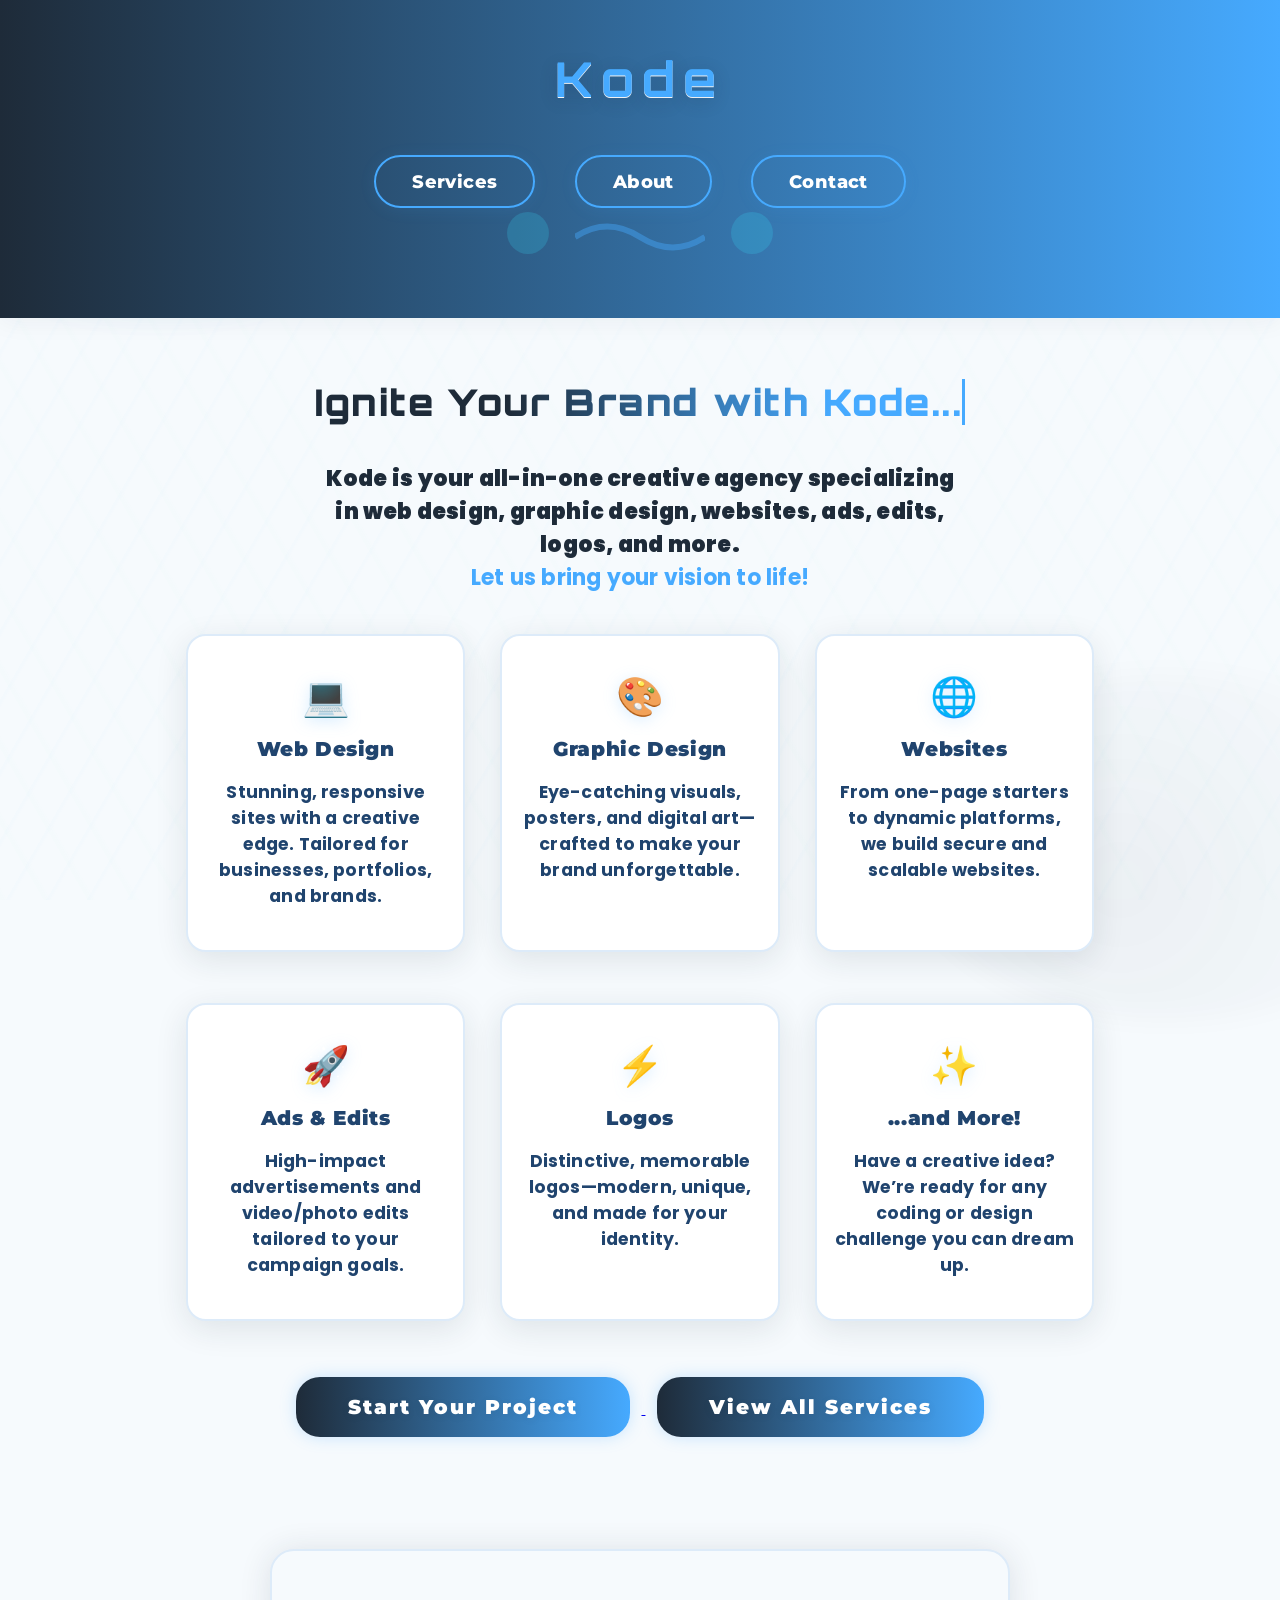
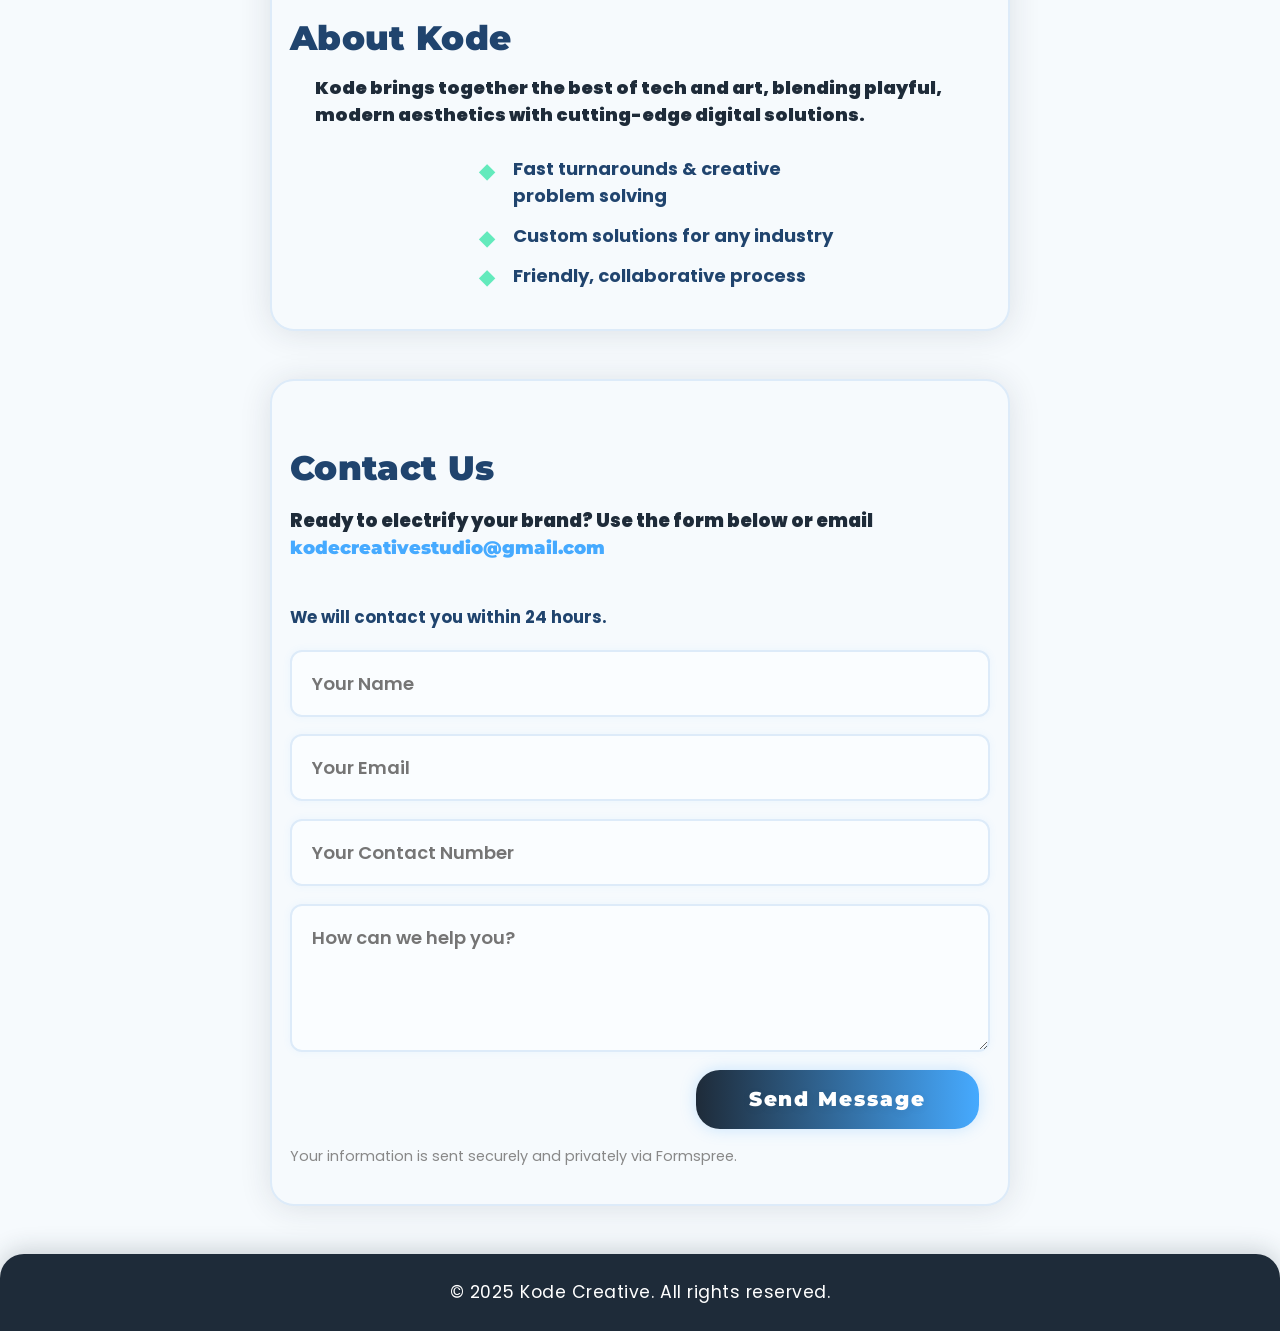
==== index.html @ a0fc37f5 "Add files via upload" ====
<!DOCTYPE html>
<html lang="en">
<head>
    <meta charset="UTF-8">
    <meta name="viewport" content="width=device-width, initial-scale=1.0">
    <title>Kode: Creative Creative Studio</title>
    <link href="https://fonts.googleapis.com/css?family=Orbitron:700|Roboto:400,700|Montserrat:700|Poppins:400,700&display=swap" rel="stylesheet">
    <style>
        :root {
            --bg-light: #f6fafd;
            --bg-dark: #1e2b39;
            --accent: #46aaff;
            --primary: #20446e;
            --secondary: #f6fafd;
            --card-bg: #fff;
            --card-shadow: 0 8px 32px 0 rgba(30,43,57,0.11);
            --border-radius: 20px;
            --gradient: linear-gradient(90deg, #f6fafd 0%, #ddebf9 100%);
            --gradient-dark: linear-gradient(90deg, #1e2b39 0%, #46aaff 100%);
            --font-dark: #162438;
            --font-light: #fff;
            --tech-green: #5be9b9;
            --tech-cyan: #36e1ff;
        }
        body {
            margin: 0;
            min-height: 100vh;
            background: var(--bg-light);
            color: var(--font-dark);
            font-family: 'Poppins', 'Roboto', Arial, sans-serif;
            overflow-x: hidden;
            position: relative;
        }
        .futuristic-bg {
            pointer-events: none;
            position: fixed;
            top: 0; left: 0; width: 100vw; height: 100vh;
            z-index: 0;
        }
        .futuristic-circuit {
            position: absolute;
            width: 100vw;
            height: 100vh;
            background:
                repeating-linear-gradient(120deg, #46aaff1a 0 2px, transparent 5px 35px),
                repeating-linear-gradient(60deg, #5be9b91a 0 2px, transparent 8px 38px);
            opacity: 0.13;
            z-index: 1;
        }
        .futuristic-shape {
            position: absolute;
            border-radius: 50%;
            background: radial-gradient(circle at 60% 40%, #46aaff55 0%, transparent 75%);
            opacity: 0.18;
            width: 620px; height: 420px;
            left: -160px; top: -90px;
            filter: blur(10px);
            animation: float1 20s ease-in-out infinite alternate;
        }
        .futuristic-shape2 {
            position: absolute;
            border-radius: 50%;
            background: radial-gradient(circle at 40% 60%, #1e2b3977 0%, transparent 85%);
            opacity: 0.10;
            width: 550px; height: 350px;
            right: -170px; bottom: -120px;
            filter: blur(14px);
            animation: float2 28s ease-in-out infinite alternate;
        }
        @keyframes float1 {
            0% { transform: scale(1) translateY(0);}
            100% { transform: scale(1.12) translateY(25px);}
        }
        @keyframes float2 {
            0% { transform: scale(1) translateY(0);}
            100% { transform: scale(1.08) translateY(-30px);}
        }

        header {
            background: var(--gradient-dark);
            color: var(--font-light);
            box-shadow: 0 4px 24px 0 rgba(30,43,57,0.05);
            text-align: center;
            padding: 3rem 0 1rem 0;
            position: relative;
            z-index: 2;
        }
        .logo {
            font-family: 'Orbitron', 'Montserrat', Arial, sans-serif;
            font-size: 3rem;
            letter-spacing: 0.19em;
            font-weight: bold;
            color: var(--accent);
            text-shadow: 0 4px 18px #16243830, 0 1px 0 #fff;
            margin-bottom: 0.3em;
            display: inline-block;
            background: none;
        }
        nav {
            margin-top: 2rem;
            display: flex;
            justify-content: center;
            gap: 2rem;
        }
        .nav-link {
            padding: 0.72em 2em;
            font-family: 'Montserrat', Arial, sans-serif;
            font-size: 1.13rem;
            color: var(--font-light);
            text-decoration: none;
            background: transparent;
            border: 2px solid var(--accent);
            border-radius: 2em;
            font-weight: 800;
            margin: 0 0.2em;
            box-shadow: 0 2px 16px 0 rgba(70,170,255,0.10);
            transition: background 0.21s, color 0.21s, border-color 0.21s, transform 0.18s;
            letter-spacing: 0.02em;
            position: relative;
            overflow: hidden;
        }
        .nav-link:hover,
        .nav-link.active {
            background: var(--accent);
            color: var(--bg-dark);
            border-color: var(--tech-green);
            transform: scale(1.07);
        }
        main {
            padding: 2.5rem 1rem 4rem 1rem;
            max-width: 950px;
            margin: 0 auto;
            text-align: center;
            position: relative;
            z-index: 1;
        }
        .typewriter {
            display: inline-block;
            font-family: 'Orbitron', Arial, sans-serif;
            font-size: 2.3rem;
            font-weight: 900;
            background: linear-gradient(90deg, #1e2b39 30%, #46aaff 80%);
            -webkit-background-clip: text;
            -webkit-text-fill-color: transparent;
            background-clip: text;
            border-right: 3px solid var(--accent);
            white-space: nowrap;
            overflow: hidden;
            animation: blink-cursor 0.7s steps(1) infinite;
            letter-spacing: 1.5px;
        }
        @keyframes blink-cursor {
            0%, 100% { border-color: var(--accent);}
            50% { border-color: transparent;}
        }
        .hero-art {
            margin: 0 auto 2.7rem auto;
            display: flex;
            align-items: center;
            justify-content: center;
            gap: 1.6rem;
        }
        .hero-circle {
            width: 42px;
            height: 42px;
            border-radius: 50%;
            background: var(--tech-cyan);
            opacity: 0.19;
        }
        .hero-wave {
            width: 130px;
            height: 42px;
            background: url('data:image/svg+xml;utf8,<svg width="130" height="42" xmlns="http://www.w3.org/2000/svg"><path d="M0,21 Q32,0 65,21 Q98,42 130,21" stroke="%2346aaff" stroke-width="6" fill="none" /></svg>') no-repeat center/contain;
            opacity: 0.42;
            margin-top: 0.5rem;
        }
        .services {
            display: flex;
            flex-wrap: wrap;
            justify-content: center;
            gap: 2.2rem;
            margin-top: 2rem;
        }
        .service-card {
            background: var(--card-bg);
            border-radius: var(--border-radius);
            box-shadow: var(--card-shadow);
            width: 240px;
            padding: 2rem 1.1rem 1.5rem 1.1rem;
            margin-bottom: 1rem;
            transition: transform 0.22s, box-shadow 0.24s, background 0.2s;
            position: relative;
            cursor: pointer;
            border: 2.5px solid #ddebf9;
        }
        .service-card:hover {
            transform: scale(1.04) rotate(-2deg);
            box-shadow: 0 8px 40px 0 #1e2b3933, 0 0px 0px 0 #fff;
            background: #f6fafd;
            border-color: var(--tech-green);
            z-index: 2;
        }
        .service-card h3 {
            font-family: 'Montserrat', Arial, sans-serif;
            font-size: 1.28rem;
            margin-bottom: 0.6rem;
            margin-top: 0.7rem;
            color: var(--primary);
            font-weight: 900;
            letter-spacing: 0.03em;
        }
        .service-card .icon {
            font-size: 2.4rem;
            margin-bottom: 0.2rem;
            display: block;
            color: var(--accent);
            filter: drop-shadow(0 3px 8px #46aaff33);
            transition: transform 0.18s;
        }
        .service-card:hover .icon {
            color: var(--tech-green);
            transform: scale(1.2) rotate(8deg);
        }
        .service-card p {
            font-size: 1.09rem;
            color: var(--primary);
            font-weight: 700;
            letter-spacing: 0.01em;
        }
        .tooltip {
            position: absolute;
            bottom: 110%;
            left: 50%; transform: translateX(-50%);
            background: var(--bg-dark);
            color: #fff;
            padding: 0.6em 1em;
            border-radius: 10px;
            box-shadow: 0 0 16px #46aaffbb;
            font-size: 0.99em;
            opacity: 0;
            pointer-events: none;
            transition: opacity 0.2s;
            z-index: 10;
            font-family: 'Poppins', Arial, sans-serif;
        }
        .service-card:hover .tooltip, .service-card:focus .tooltip {
            opacity: 1;
        }
        .cta {
            margin-top: 2.5rem;
        }
        .cta-button {
            background: var(--gradient-dark);
            color: #fff;
            border: none;
            border-radius: 24px;
            font-size: 1.22rem;
            font-family: 'Montserrat', Arial, sans-serif;
            font-weight: 900;
            padding: 1.1rem 3.3rem;
            letter-spacing: 0.1em;
            cursor: pointer;
            box-shadow: 0 0 16px #46aaff44;
            margin: 0 0.7rem;
            transition: background 0.16s, color 0.16s, transform 0.13s, box-shadow 0.15s;
            text-shadow: 0 2px 10px #1e2b3912;
        }
        .cta-button:hover {
            background: var(--tech-green);
            color: var(--bg-dark);
            box-shadow: 0 0 32px #46aaff77;
            transform: scale(1.09) rotate(-2deg);
        }
        .cta-button:active {
            transform: scale(0.97);
        }
        section {
            background: var(--secondary);
            border-radius: 24px;
            box-shadow: 0 2px 32px 0 rgba(30,43,57,0.12);
            padding: 2.4rem 1.1rem 1.4rem 1.1rem;
            max-width: 700px;
            margin: 3rem auto 0 auto;
            border: 2.5px solid #ddebf9;
        }
        section h2 {
            font-family: 'Montserrat', Arial, sans-serif;
            color: var(--primary);
            font-size: 2.1rem;
            font-weight: 900;
            margin-bottom: 1rem;
            letter-spacing: 0.01em;
        }
        .about-list {
            margin-top:1.5em; 
            color: var(--primary); 
            text-align: left; 
            max-width: 370px; 
            margin-left: auto; 
            margin-right: auto;
            font-size: 1.13rem;
            font-weight: 700;
        }
        .about-list li {
            margin-bottom: 0.8rem;
            list-style: none;
            position: relative;
            padding-left: 2.1em;
        }
        .about-list li:before {
            content: "◆";
            color: var(--tech-green);
            position: absolute;
            left: 0.2em;
            font-size: 1.1em;
            top: 0.04em;
            opacity: 0.95;
        }
        form.contact-form {
            display: flex;
            flex-direction: column;
            gap: 1.1rem;
            margin-top: 1.2rem;
        }
        .contact-form input,
        .contact-form textarea {
            padding: 1em 1.1em;
            border-radius: 12px;
            border: 2px solid #ddebf9;
            background: #fafdff;
            color: var(--primary);
            font-size: 1.13rem;
            font-family: 'Poppins', Arial, sans-serif;
            font-weight: 600;
            resize: vertical;
            box-shadow: 0 0 8px #46aaff11;
            outline: none;
            transition: border-color 0.2s;
        }
        .contact-form input:focus,
        .contact-form textarea:focus {
            border-color: var(--accent);
            background: #f6fafd;
        }
        .contact-form button {
            align-self: flex-end;
        }
        .success-message {
            color: var(--tech-green);
            margin-top: 1rem;
            font-weight: bold;
            text-shadow: 0 0 8px #7cc4fa;
            display: none;
        }
        a.decorative-link {
            color: var(--accent);
            text-decoration: none;
            font-family: 'Montserrat', Arial, sans-serif;
            font-weight: 900;
            position: relative;
            transition: color 0.2s;
        }
        a.decorative-link:after {
            content: '';
            display: block;
            height: 4px;
            width: 0;
            background: var(--gradient-dark);
            border-radius: 2px;
            transition: width 0.34s;
            margin: 0 auto;
            margin-top: 2px;
        }
        a.decorative-link:hover, a.decorative-link:focus {
            color: var(--primary);
        }
        a.decorative-link:hover:after, a.decorative-link:focus:after {
            width: 100%;
        }
        footer {
            background: var(--bg-dark);
            color: #fff;
            text-align: center;
            padding: 1.6rem 0;
            font-size: 1.09rem;
            letter-spacing: 0.03em;
            margin-top: 3rem;
            border-top-left-radius: 24px;
            border-top-right-radius: 24px;
            box-shadow: 0 -4px 24px 0 #1e2b3933;
            position: relative;
            z-index: 2;
        }
        @media (max-width: 1000px) {
            main { max-width: 98vw; }
            .services { gap: 1.2rem; }
        }
        @media (max-width: 700px) {
            .services {
                flex-direction: column;
                align-items: center;
            }
            .service-card {
                width: 98%;
            }
            section {
                padding: 1.2rem 0.5rem 0.9rem 0.5rem;
            }
            nav {
                flex-direction: column;
                gap: 1rem;
            }
            .hero-art { display: none; }
            .logo { font-size: 2.1rem; }
        }
    </style>
</head>
<body>
    <div class="futuristic-bg" aria-hidden="true">
        <div class="futuristic-circuit"></div>
        <div class="futuristic-shape"></div>
        <div class="futuristic-shape2"></div>
    </div>
    <header>
        <div class="logo" onclick="window.scrollTo({top:0,behavior:'smooth'});">Kode</div>
        <nav>
            <a href="#services" class="nav-link" id="nav-services">Services</a>
            <a href="#about" class="nav-link" id="nav-about">About</a>
            <a href="#contact" class="nav-link" id="nav-contact">Contact</a>
        </nav>
        <div class="hero-art">
            <div class="hero-circle"></div>
            <div class="hero-wave"></div>
            <div class="hero-circle"></div>
        </div>
    </header>
    <main>
        <h1>
            <span class="typewriter" id="typewriter"></span>
        </h1>
        <p style="font-size: 1.37rem; max-width: 640px; margin: 1.5rem auto 2.5rem auto; color: #1e2b39; font-weight: 900; letter-spacing: 0.01em;">
            Kode is your all-in-one creative agency specializing in web design, graphic design, websites, ads, edits, logos, and more.<br>
            <span style="color:var(--accent); font-weight: bold;">Let us bring your vision to life!</span>
        </p>
        <div class="services" id="services">
            <div class="service-card" tabindex="0">
                <span class="icon">💻</span>
                <div class="tooltip">See our stylish & modern web designs!</div>
                <h3>Web Design</h3>
                <p>Stunning, responsive sites with a creative edge. Tailored for businesses, portfolios, and brands.</p>
            </div>
            <div class="service-card" tabindex="0">
                <span class="icon">🎨</span>
                <div class="tooltip">Ask us about custom artwork!</div>
                <h3>Graphic Design</h3>
                <p>Eye-catching visuals, posters, and digital art—crafted to make your brand unforgettable.</p>
            </div>
            <div class="service-card" tabindex="0">
                <span class="icon">🌐</span>
                <div class="tooltip">Need a website fast? Challenge us!</div>
                <h3>Websites</h3>
                <p>From one-page starters to dynamic platforms, we build secure and scalable websites.</p>
            </div>
            <div class="service-card" tabindex="0">
                <span class="icon">🚀</span>
                <div class="tooltip">Get ads and edits that pop!</div>
                <h3>Ads & Edits</h3>
                <p>High-impact advertisements and video/photo edits tailored to your campaign goals.</p>
            </div>
            <div class="service-card" tabindex="0">
                <span class="icon">⚡</span>
                <div class="tooltip">We design logos that glow!</div>
                <h3>Logos</h3>
                <p>Distinctive, memorable logos—modern, unique, and made for your identity.</p>
            </div>
            <div class="service-card" tabindex="0">
                <span class="icon">✨</span>
                <div class="tooltip">Pitch us your wildest idea!</div>
                <h3>...and More!</h3>
                <p>Have a creative idea? We’re ready for any coding or design challenge you can dream up.</p>
            </div>
        </div>
        <div class="cta">
            <a href="#contact">
                <button class="cta-button">Start Your Project</button>
            </a>
            <button class="cta-button" onclick="scrollToServices()">View All Services</button>
        </div>
    </main>
    <section id="about">
        <h2>About Kode</h2>
        <p style="color: #1e2b39; margin: 0.5rem auto 0; max-width: 650px; font-size: 1.13rem; font-weight: 900;">
           Kode brings together the best of tech and art, blending playful, modern aesthetics with cutting-edge digital solutions.
        </p>
        <ul class="about-list">
            <li>Fast turnarounds & creative problem solving</li>
            <li>Custom solutions for any industry</li>
            <li>Friendly, collaborative process</li>
        </ul>
    </section>
    <section id="contact">
    <h2>Contact Us</h2>
    <p style="color: #1e2b39; font-size: 1.15rem; font-weight: 900;">
        Ready to electrify your brand? Use the form below or email 
<a href="mailto:kodecreativestudio@gmail.com" class="decorative-link">kodecreativestudio@gmail.com</a><br>
    </p>
    <p style="color: #20446e; font-size: 1.04rem; font-weight: 700; margin-top: -0.4em;">
        We will contact you within 24 hours.
    </p>
    <form class="contact-form" action="https://formspree.io/f/mwpbqnoq" method="POST">
        <input type="text" name="name" placeholder="Your Name" required autocomplete="off">
        <input type="email" name="email" placeholder="Your Email" required autocomplete="off">
        <input type="tel" name="phone" placeholder="Your Contact Number" pattern="[\d\s\-\+\(\)]*" autocomplete="off">
        <textarea name="message" placeholder="How can we help you?" rows="4" required></textarea>
        <button type="submit" class="cta-button">Send Message</button>
    </form>
    <p style="color:#888; font-size:0.9rem; margin-top:1.2em;">Your information is sent securely and privately via Formspree.</p>
</section>
    <footer>
        &copy; 2025 Kode Creative. All rights reserved.
    </footer>
    <script>
        // Typewriter effect
        const words = [
            "Ignite Your Brand with Kode...",
            "Web Design. Graphic Design. Websites. Edits. Logos.",
            "Creativity Meets Code.",
            "Bring Your Vision To Life!"
        ];
        let twElem = document.getElementById("typewriter");
        let wordIndex = 0, charIndex = 0, isDeleting = false;

        function typeWriter() {
            let word = words[wordIndex];
            if (isDeleting) {
                charIndex--;
            } else {
                charIndex++;
            }
            twElem.textContent = word.substring(0, charIndex);

            let typeSpeed = isDeleting ? 35 : 75;
            if (!isDeleting && charIndex === word.length) {
                typeSpeed = 1200;
                isDeleting = true;
            } else if (isDeleting && charIndex === 0) {
                isDeleting = false;
                wordIndex = (wordIndex + 1) % words.length;
                typeSpeed = 470;
            }
            setTimeout(typeWriter, typeSpeed);
        }
        typeWriter();

        // Scroll to services
        function scrollToServices() {
            document.getElementById('services').scrollIntoView({behavior: 'smooth'});
        }

        // Interactive tooltips with keyboard support
        document.querySelectorAll('.service-card').forEach(card => {
            card.addEventListener('focus', () => {
                card.querySelector('.tooltip').style.opacity = 1;
            });
            card.addEventListener('blur', () => {
                card.querySelector('.tooltip').style.opacity = 0;
            });
        });

        // Decorative nav link active state on scroll
        const navLinks = [
            { id: "nav-services", section: "services" },
            { id: "nav-about", section: "about" },
            { id: "nav-contact", section: "contact" }
        ];
        const navOffset = 120;
        window.addEventListener('scroll', () => {
            let current = "";
            navLinks.forEach(link => {
                const section = document.getElementById(link.section);
                if (section) {
                    const sectionTop = section.offsetTop - navOffset;
                    if (pageYOffset >= sectionTop) current = link.id;
                }
            });
            navLinks.forEach(link => {
                const navEl = document.getElementById(link.id);
                if (navEl) navEl.classList.toggle('active', link.id === current);
            });
        });
    </script>
</body>
</html>
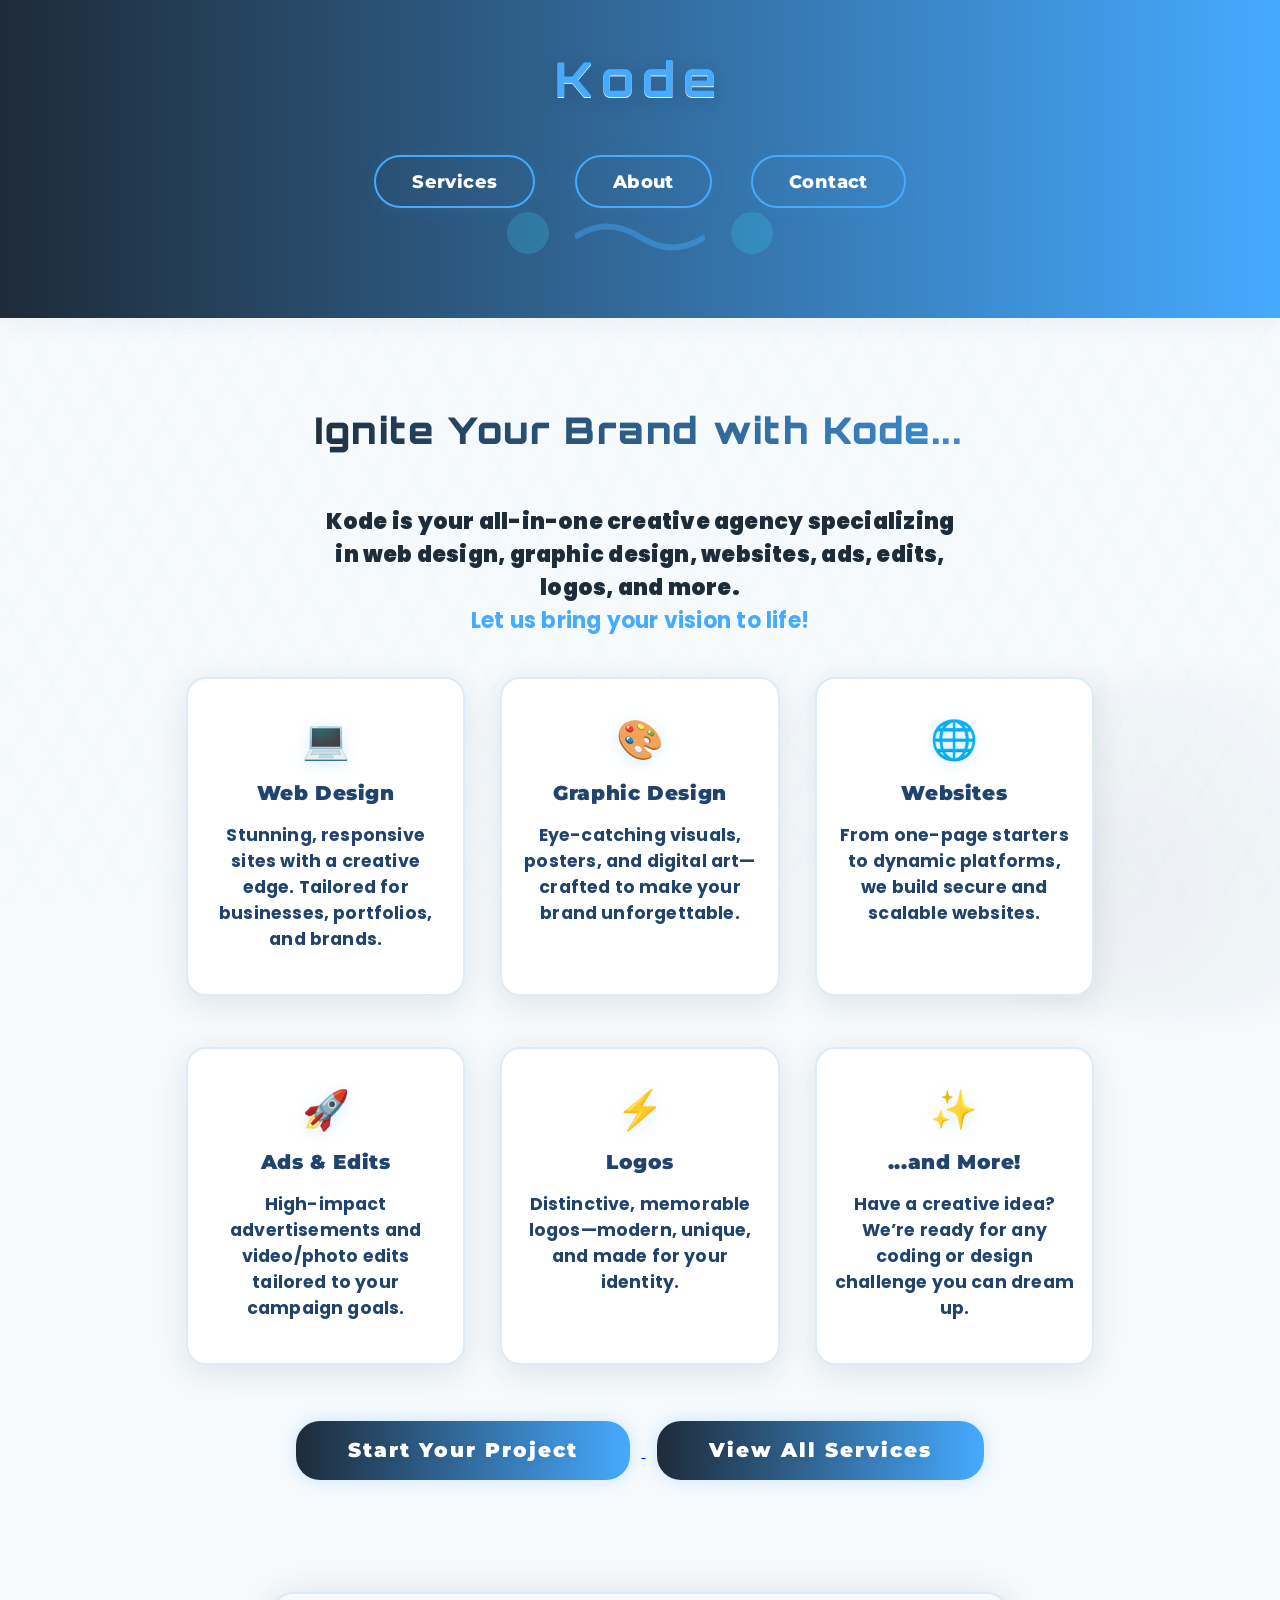
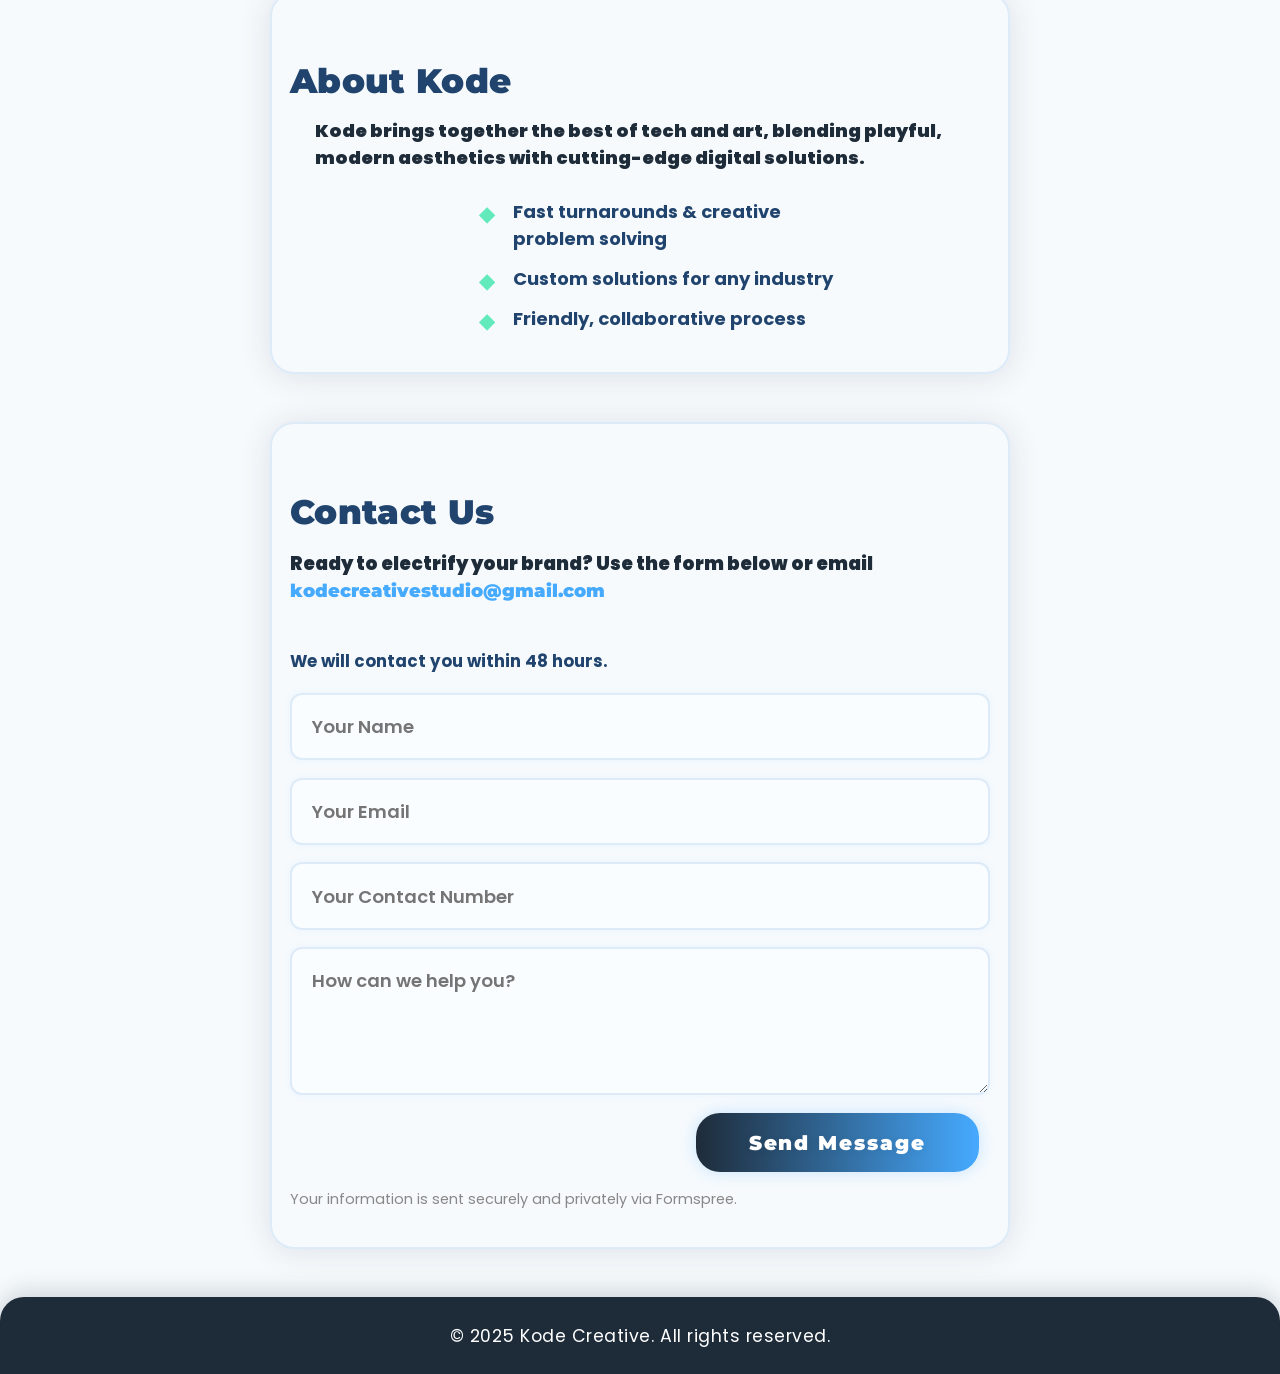
==== commit 3d41d953: "index.html" ====
--- a/index.html
+++ b/index.html
@@ -134,6 +134,15 @@
             position: relative;
             z-index: 1;
         }
+        /* Typewriter wrapper to fix height */
+        .typewriter-wrapper {
+            display: flex;
+            justify-content: center;
+            align-items: center;
+            min-height: 3.2em;
+            height: 3.2em; /* enough for all lines */
+            margin-bottom: 0.3em;
+        }
         .typewriter {
             display: inline-block;
             font-family: 'Orbitron', Arial, sans-serif;
@@ -148,6 +157,8 @@
             overflow: hidden;
             animation: blink-cursor 0.7s steps(1) infinite;
             letter-spacing: 1.5px;
+            min-width: 25em; /* set to the max length needed, adjust as needed */
+            box-sizing: border-box;
         }
         @keyframes blink-cursor {
             0%, 100% { border-color: var(--accent);}
@@ -412,6 +423,8 @@
             }
             .hero-art { display: none; }
             .logo { font-size: 2.1rem; }
+            .typewriter-wrapper { min-height: 2.2em; height: 2.2em; }
+            .typewriter { font-size: 1.3rem; min-width: 17em; }
         }
     </style>
 </head>
@@ -436,7 +449,9 @@
     </header>
     <main>
         <h1>
-            <span class="typewriter" id="typewriter"></span>
+            <div class="typewriter-wrapper">
+                <span class="typewriter" id="typewriter"></span>
+            </div>
         </h1>
         <p style="font-size: 1.37rem; max-width: 640px; margin: 1.5rem auto 2.5rem auto; color: #1e2b39; font-weight: 900; letter-spacing: 0.01em;">
             Kode is your all-in-one creative agency specializing in web design, graphic design, websites, ads, edits, logos, and more.<br>
@@ -502,10 +517,10 @@
     <h2>Contact Us</h2>
     <p style="color: #1e2b39; font-size: 1.15rem; font-weight: 900;">
         Ready to electrify your brand? Use the form below or email 
-<a href="mailto:kodecreativestudio@gmail.com" class="decorative-link">kodecreativestudio@gmail.com</a><br>
+        <a href="mailto:kodecreativestudio@gmail.com" class="decorative-link">kodecreativestudio@gmail.com</a><br>
     </p>
     <p style="color: #20446e; font-size: 1.04rem; font-weight: 700; margin-top: -0.4em;">
-        We will contact you within 24 hours.
+        We will contact you within 48 hours.
     </p>
     <form class="contact-form" action="https://formspree.io/f/mwpbqnoq" method="POST">
         <input type="text" name="name" placeholder="Your Name" required autocomplete="off">
@@ -529,6 +544,20 @@
         ];
         let twElem = document.getElementById("typewriter");
         let wordIndex = 0, charIndex = 0, isDeleting = false;
+
+        // Calculate the longest word for min-width
+        function getLongestWord(words) {
+            let max = '';
+            for (let w of words) if (w.length > max.length) max = w;
+            return max;
+        }
+        // Set min-width for typewriter based on longest word (improves box stability)
+        document.addEventListener("DOMContentLoaded", function () {
+            const longest = getLongestWord(words);
+            if (twElem) {
+                twElem.style.minWidth = (longest.length * 1.15) + "ch";
+            }
+        });
 
         function typeWriter() {
             let word = words[wordIndex];
@@ -590,4 +619,4 @@
         });
     </script>
 </body>
-</html>+</html>
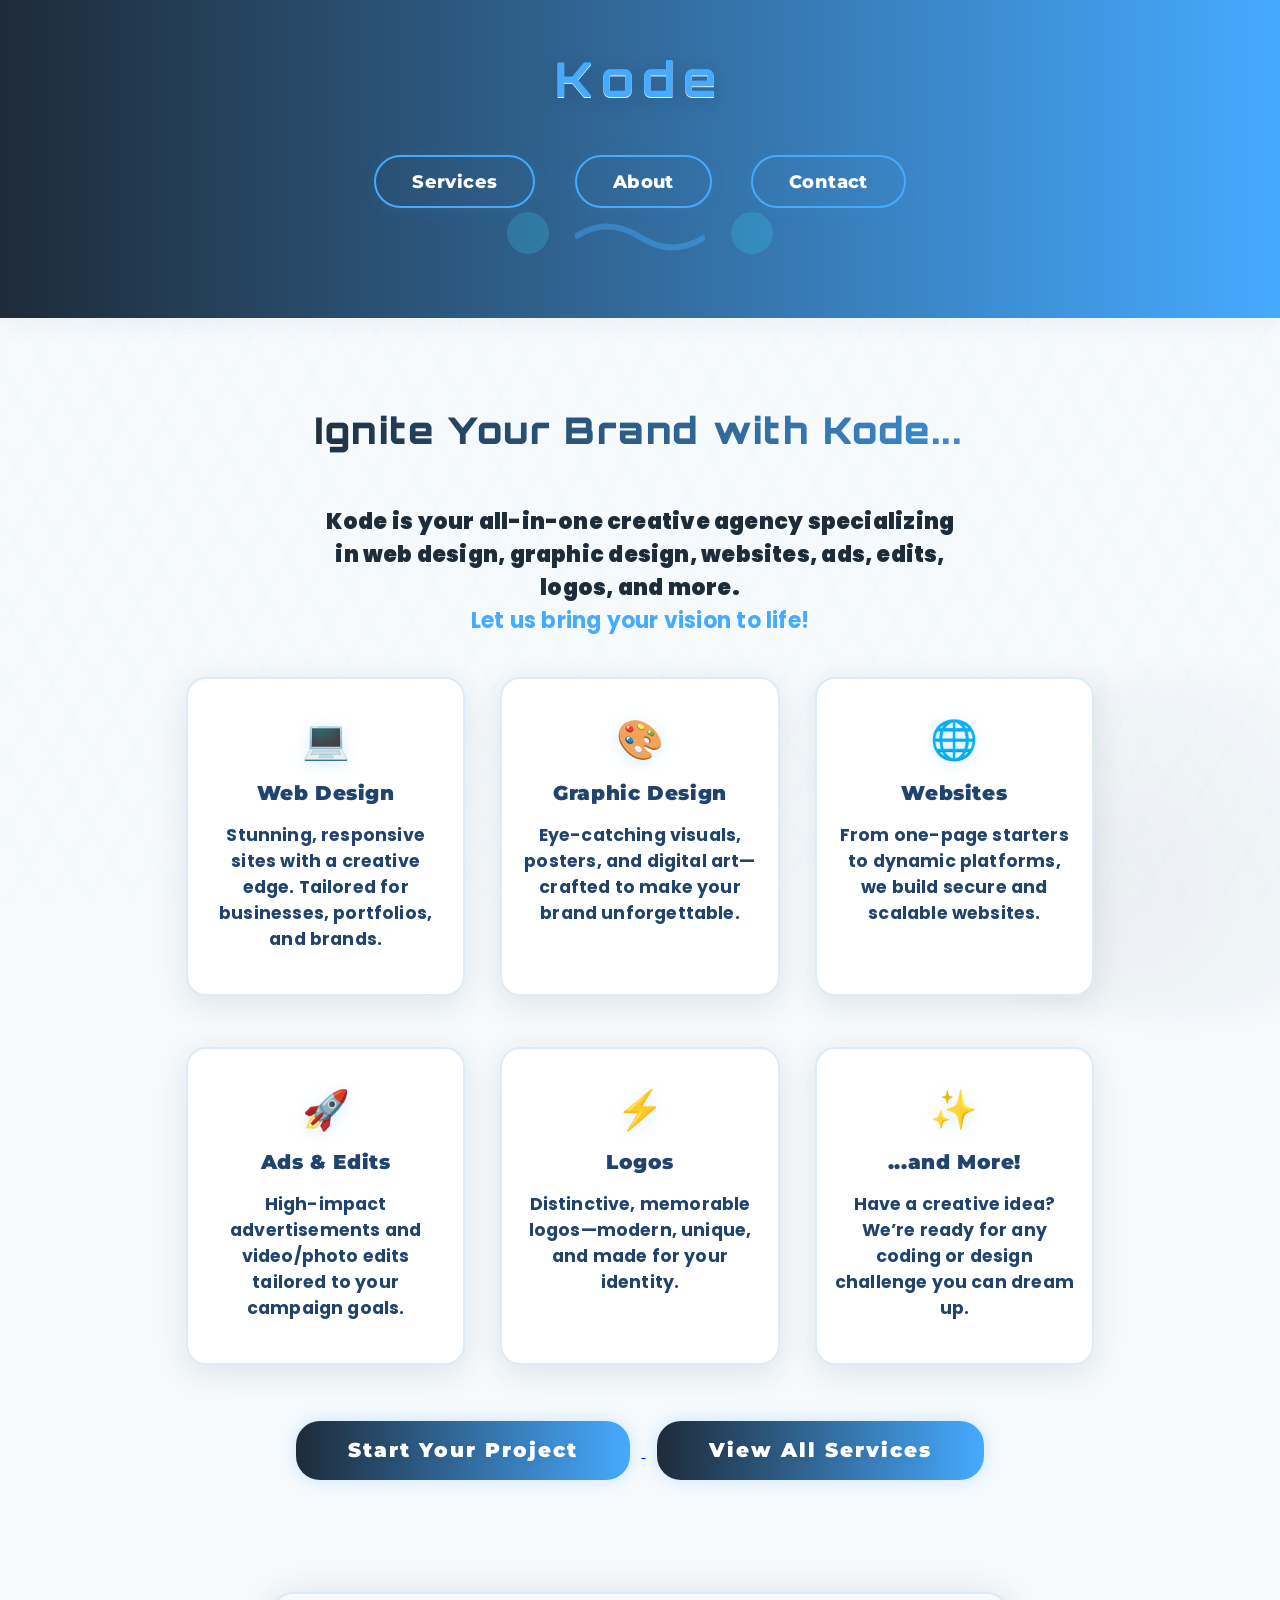
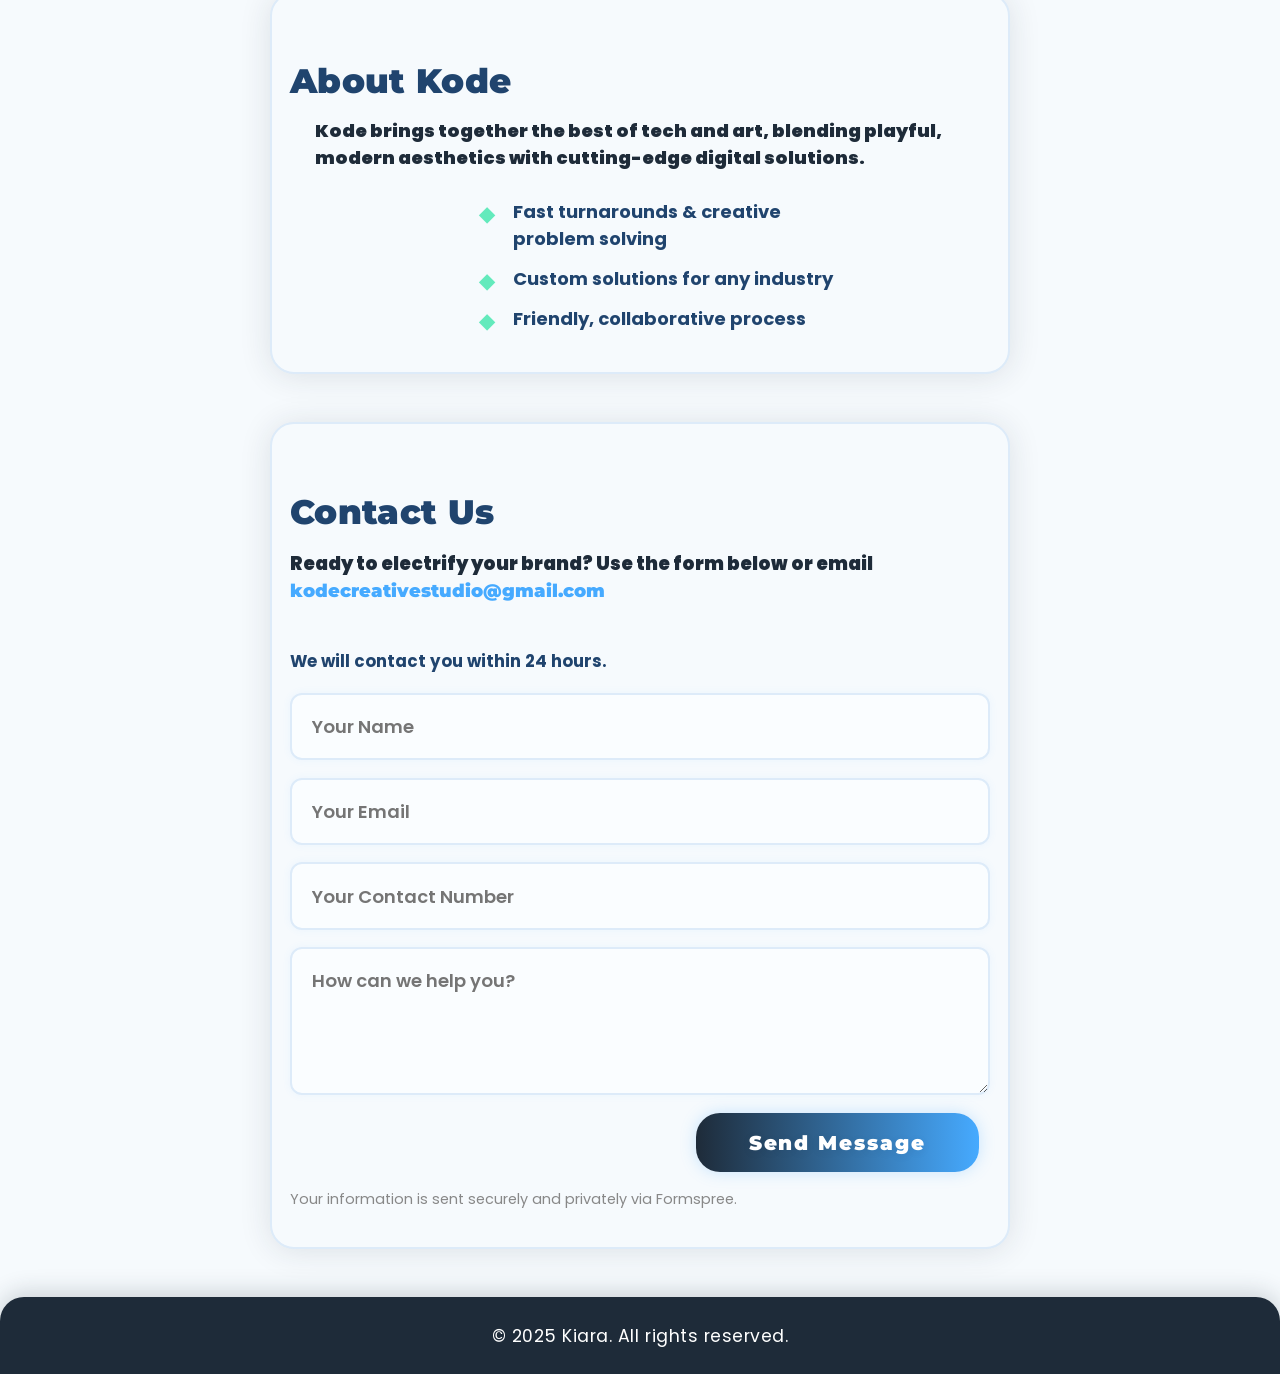
==== commit da780453: "index.html" ====
--- a/index.html
+++ b/index.html
@@ -3,7 +3,7 @@
 <head>
     <meta charset="UTF-8">
     <meta name="viewport" content="width=device-width, initial-scale=1.0">
-    <title>Kode: Creative Creative Studio</title>
+    <title>Kode: Creative Studio</title>
     <link href="https://fonts.googleapis.com/css?family=Orbitron:700|Roboto:400,700|Montserrat:700|Poppins:400,700&display=swap" rel="stylesheet">
     <style>
         :root {
@@ -520,7 +520,7 @@
         <a href="mailto:kodecreativestudio@gmail.com" class="decorative-link">kodecreativestudio@gmail.com</a><br>
     </p>
     <p style="color: #20446e; font-size: 1.04rem; font-weight: 700; margin-top: -0.4em;">
-        We will contact you within 48 hours.
+        We will contact you within 24 hours.
     </p>
     <form class="contact-form" action="https://formspree.io/f/mwpbqnoq" method="POST">
         <input type="text" name="name" placeholder="Your Name" required autocomplete="off">
@@ -532,7 +532,7 @@
     <p style="color:#888; font-size:0.9rem; margin-top:1.2em;">Your information is sent securely and privately via Formspree.</p>
 </section>
     <footer>
-        &copy; 2025 Kode Creative. All rights reserved.
+        &copy; 2025 Kiara. All rights reserved.
     </footer>
     <script>
         // Typewriter effect
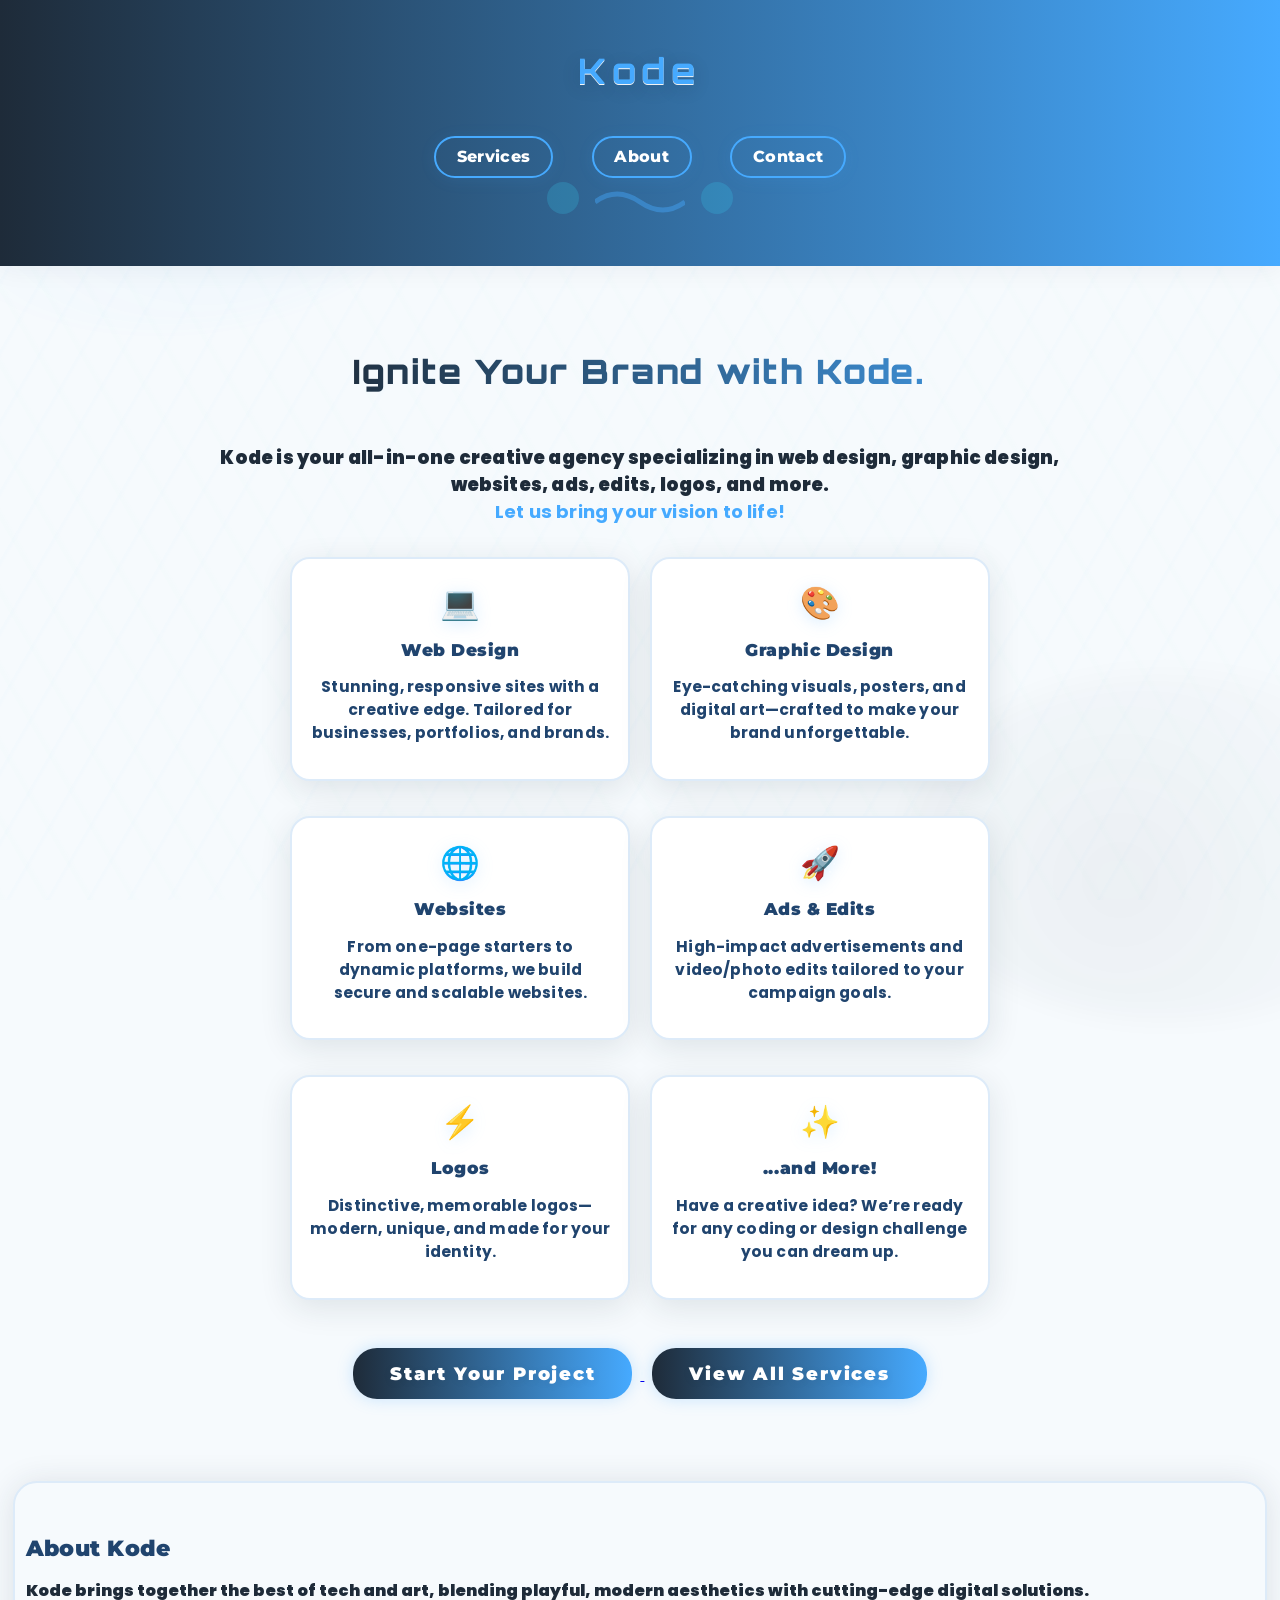
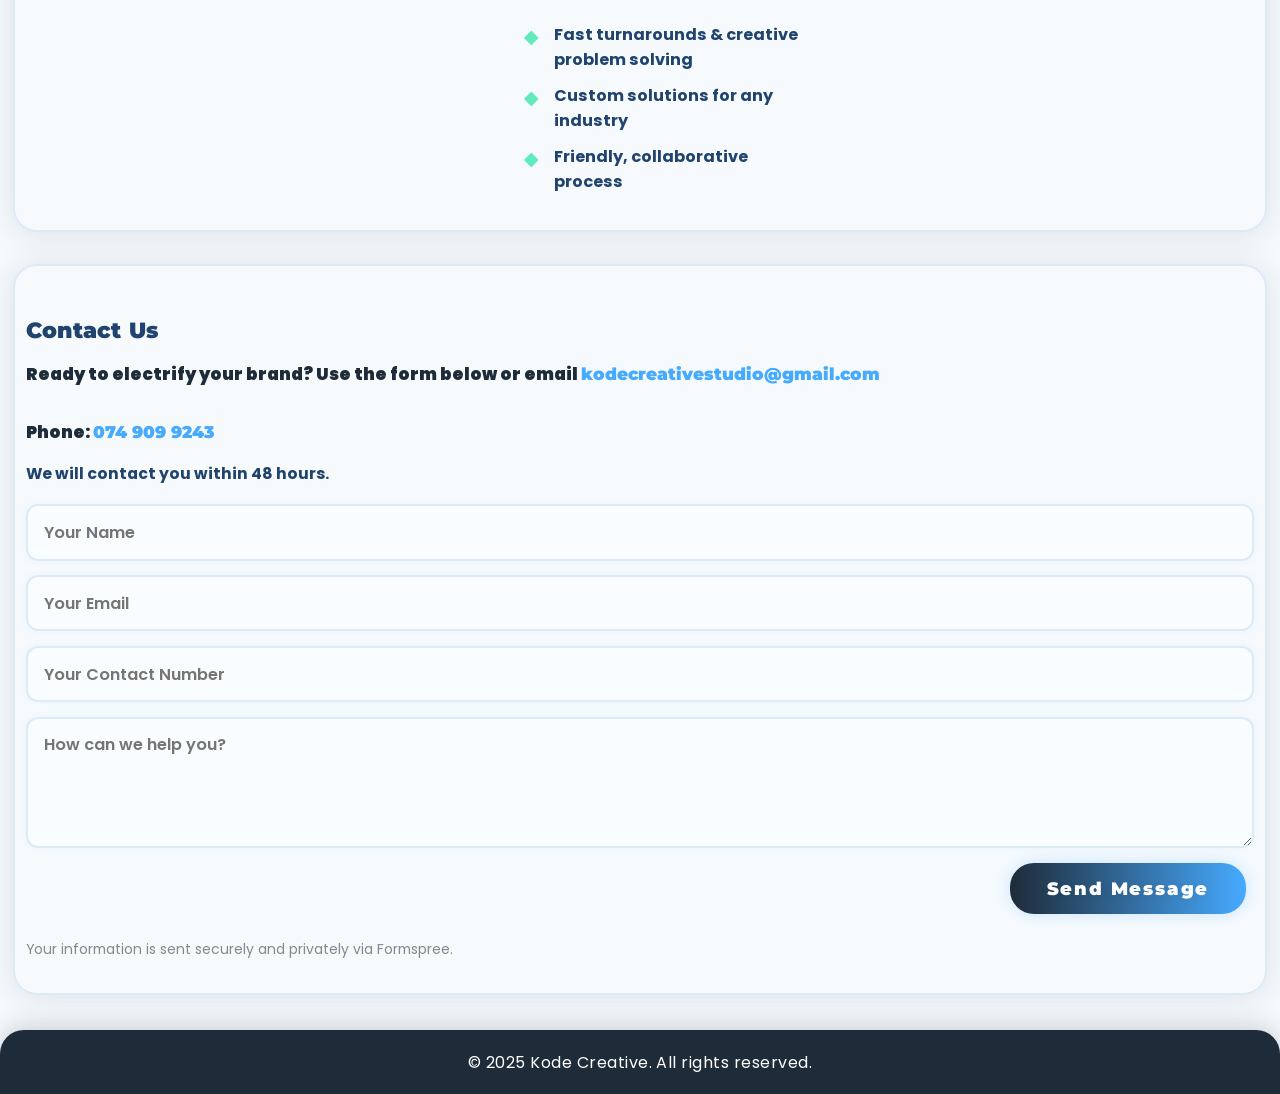
==== commit a5da00c0: "Update index.html" ====
--- a/index.html
+++ b/index.html
@@ -3,7 +3,7 @@
 <head>
     <meta charset="UTF-8">
     <meta name="viewport" content="width=device-width, initial-scale=1.0">
-    <title>Kode: Creative Studio</title>
+    <title>Kode: Creative Creative Studio</title>
     <link href="https://fonts.googleapis.com/css?family=Orbitron:700|Roboto:400,700|Montserrat:700|Poppins:400,700&display=swap" rel="stylesheet">
     <style>
         :root {
@@ -22,6 +22,13 @@
             --tech-green: #5be9b9;
             --tech-cyan: #36e1ff;
         }
+        html {
+            box-sizing: border-box;
+            font-size: 16px;
+        }
+        *, *:before, *:after {
+            box-sizing: inherit;
+        }
         body {
             margin: 0;
             min-height: 100vh;
@@ -87,7 +94,7 @@
         }
         .logo {
             font-family: 'Orbitron', 'Montserrat', Arial, sans-serif;
-            font-size: 3rem;
+            font-size: 2.2rem;
             letter-spacing: 0.19em;
             font-weight: bold;
             color: var(--accent);
@@ -101,11 +108,12 @@
             display: flex;
             justify-content: center;
             gap: 2rem;
+            flex-wrap: wrap;
         }
         .nav-link {
-            padding: 0.72em 2em;
+            padding: 0.62em 1.3em;
             font-family: 'Montserrat', Arial, sans-serif;
-            font-size: 1.13rem;
+            font-size: 1rem;
             color: var(--font-light);
             text-decoration: none;
             background: transparent;
@@ -127,26 +135,25 @@
             transform: scale(1.07);
         }
         main {
-            padding: 2.5rem 1rem 4rem 1rem;
+            padding: 2rem 0.5rem 2.5rem 0.5rem;
             max-width: 950px;
             margin: 0 auto;
             text-align: center;
             position: relative;
             z-index: 1;
         }
-        /* Typewriter wrapper to fix height */
         .typewriter-wrapper {
             display: flex;
             justify-content: center;
             align-items: center;
             min-height: 3.2em;
-            height: 3.2em; /* enough for all lines */
+            height: 3.2em;
             margin-bottom: 0.3em;
         }
         .typewriter {
             display: inline-block;
             font-family: 'Orbitron', Arial, sans-serif;
-            font-size: 2.3rem;
+            font-size: 2.1rem;
             font-weight: 900;
             background: linear-gradient(90deg, #1e2b39 30%, #46aaff 80%);
             -webkit-background-clip: text;
@@ -157,7 +164,7 @@
             overflow: hidden;
             animation: blink-cursor 0.7s steps(1) infinite;
             letter-spacing: 1.5px;
-            min-width: 25em; /* set to the max length needed, adjust as needed */
+            min-width: 15.5em;
             box-sizing: border-box;
         }
         @keyframes blink-cursor {
@@ -165,23 +172,23 @@
             50% { border-color: transparent;}
         }
         .hero-art {
-            margin: 0 auto 2.7rem auto;
+            margin: 0 auto 2rem auto;
             display: flex;
             align-items: center;
             justify-content: center;
-            gap: 1.6rem;
+            gap: 1rem;
         }
         .hero-circle {
-            width: 42px;
-            height: 42px;
+            width: 32px;
+            height: 32px;
             border-radius: 50%;
             background: var(--tech-cyan);
             opacity: 0.19;
         }
         .hero-wave {
-            width: 130px;
-            height: 42px;
-            background: url('data:image/svg+xml;utf8,<svg width="130" height="42" xmlns="http://www.w3.org/2000/svg"><path d="M0,21 Q32,0 65,21 Q98,42 130,21" stroke="%2346aaff" stroke-width="6" fill="none" /></svg>') no-repeat center/contain;
+            width: 90px;
+            height: 32px;
+            background: url('data:image/svg+xml;utf8,<svg width="90" height="32" xmlns="http://www.w3.org/2000/svg"><path d="M0,16 Q22,0 45,16 Q68,32 90,16" stroke="%2346aaff" stroke-width="5" fill="none" /></svg>') no-repeat center/contain;
             opacity: 0.42;
             margin-top: 0.5rem;
         }
@@ -189,15 +196,16 @@
             display: flex;
             flex-wrap: wrap;
             justify-content: center;
-            gap: 2.2rem;
+            gap: 1.2rem;
             margin-top: 2rem;
         }
         .service-card {
             background: var(--card-bg);
             border-radius: var(--border-radius);
             box-shadow: var(--card-shadow);
-            width: 240px;
-            padding: 2rem 1.1rem 1.5rem 1.1rem;
+            width: 95vw;
+            max-width: 340px;
+            padding: 1.3rem 1.1rem 1.2rem 1.1rem;
             margin-bottom: 1rem;
             transition: transform 0.22s, box-shadow 0.24s, background 0.2s;
             position: relative;
@@ -205,7 +213,7 @@
             border: 2.5px solid #ddebf9;
         }
         .service-card:hover {
-            transform: scale(1.04) rotate(-2deg);
+            transform: scale(1.03) rotate(-2deg);
             box-shadow: 0 8px 40px 0 #1e2b3933, 0 0px 0px 0 #fff;
             background: #f6fafd;
             border-color: var(--tech-green);
@@ -213,7 +221,7 @@
         }
         .service-card h3 {
             font-family: 'Montserrat', Arial, sans-serif;
-            font-size: 1.28rem;
+            font-size: 1.08rem;
             margin-bottom: 0.6rem;
             margin-top: 0.7rem;
             color: var(--primary);
@@ -221,7 +229,7 @@
             letter-spacing: 0.03em;
         }
         .service-card .icon {
-            font-size: 2.4rem;
+            font-size: 2rem;
             margin-bottom: 0.2rem;
             display: block;
             color: var(--accent);
@@ -233,7 +241,7 @@
             transform: scale(1.2) rotate(8deg);
         }
         .service-card p {
-            font-size: 1.09rem;
+            font-size: 0.97rem;
             color: var(--primary);
             font-weight: 700;
             letter-spacing: 0.01em;
@@ -258,21 +266,21 @@
             opacity: 1;
         }
         .cta {
-            margin-top: 2.5rem;
+            margin-top: 2rem;
         }
         .cta-button {
             background: var(--gradient-dark);
             color: #fff;
             border: none;
             border-radius: 24px;
-            font-size: 1.22rem;
+            font-size: 1.13rem;
             font-family: 'Montserrat', Arial, sans-serif;
             font-weight: 900;
-            padding: 1.1rem 3.3rem;
+            padding: 0.9rem 2.3rem;
             letter-spacing: 0.1em;
             cursor: pointer;
             box-shadow: 0 0 16px #46aaff44;
-            margin: 0 0.7rem;
+            margin: 0 0.5rem 0.6rem 0.5rem;
             transition: background 0.16s, color 0.16s, transform 0.13s, box-shadow 0.15s;
             text-shadow: 0 2px 10px #1e2b3912;
         }
@@ -280,7 +288,7 @@
             background: var(--tech-green);
             color: var(--bg-dark);
             box-shadow: 0 0 32px #46aaff77;
-            transform: scale(1.09) rotate(-2deg);
+            transform: scale(1.07) rotate(-2deg);
         }
         .cta-button:active {
             transform: scale(0.97);
@@ -289,31 +297,31 @@
             background: var(--secondary);
             border-radius: 24px;
             box-shadow: 0 2px 32px 0 rgba(30,43,57,0.12);
-            padding: 2.4rem 1.1rem 1.4rem 1.1rem;
-            max-width: 700px;
-            margin: 3rem auto 0 auto;
+            padding: 2rem 0.7rem 1.2rem 0.7rem;
+            max-width: 98vw;
+            margin: 2rem auto 0 auto;
             border: 2.5px solid #ddebf9;
         }
         section h2 {
             font-family: 'Montserrat', Arial, sans-serif;
             color: var(--primary);
-            font-size: 2.1rem;
+            font-size: 1.4rem;
             font-weight: 900;
             margin-bottom: 1rem;
             letter-spacing: 0.01em;
         }
         .about-list {
-            margin-top:1.5em; 
+            margin-top:1.2em; 
             color: var(--primary); 
             text-align: left; 
-            max-width: 370px; 
+            max-width: 320px; 
             margin-left: auto; 
             margin-right: auto;
-            font-size: 1.13rem;
+            font-size: 1.01rem;
             font-weight: 700;
         }
         .about-list li {
-            margin-bottom: 0.8rem;
+            margin-bottom: 0.7rem;
             list-style: none;
             position: relative;
             padding-left: 2.1em;
@@ -330,17 +338,17 @@
         form.contact-form {
             display: flex;
             flex-direction: column;
-            gap: 1.1rem;
+            gap: 0.9rem;
             margin-top: 1.2rem;
         }
         .contact-form input,
         .contact-form textarea {
-            padding: 1em 1.1em;
+            padding: 0.85em 1em;
             border-radius: 12px;
             border: 2px solid #ddebf9;
             background: #fafdff;
             color: var(--primary);
-            font-size: 1.13rem;
+            font-size: 1.01rem;
             font-family: 'Poppins', Arial, sans-serif;
             font-weight: 600;
             resize: vertical;
@@ -392,39 +400,33 @@
             background: var(--bg-dark);
             color: #fff;
             text-align: center;
-            padding: 1.6rem 0;
-            font-size: 1.09rem;
+            padding: 1.2rem 0;
+            font-size: 1rem;
             letter-spacing: 0.03em;
-            margin-top: 3rem;
+            margin-top: 2.2rem;
             border-top-left-radius: 24px;
             border-top-right-radius: 24px;
             box-shadow: 0 -4px 24px 0 #1e2b3933;
             position: relative;
             z-index: 2;
         }
+        /* Responsive improvements */
         @media (max-width: 1000px) {
-            main { max-width: 98vw; }
-            .services { gap: 1.2rem; }
+            main { max-width: 99vw; }
+            .services { gap: 1rem; }
+            .service-card { max-width: 330px; }
         }
         @media (max-width: 700px) {
-            .services {
-                flex-direction: column;
-                align-items: center;
-            }
-            .service-card {
-                width: 98%;
-            }
-            section {
-                padding: 1.2rem 0.5rem 0.9rem 0.5rem;
-            }
-            nav {
-                flex-direction: column;
-                gap: 1rem;
-            }
-            .hero-art { display: none; }
-            .logo { font-size: 2.1rem; }
-            .typewriter-wrapper { min-height: 2.2em; height: 2.2em; }
-            .typewriter { font-size: 1.3rem; min-width: 17em; }
+            .logo { font-size: 1.5rem; }
+            nav { flex-direction: column; gap: 1rem; }
+            .typewriter-wrapper { min-height: 2em; height: 2em; }
+            .typewriter { font-size: 1.1rem; min-width: 10em; }
+        }
+        @media (max-width: 475px) {
+            section, main { padding-left: 2vw; padding-right: 2vw; }
+            .typewriter { font-size: 1rem; min-width: 7em; }
+            .service-card { max-width: 95vw; }
+            .about-list { max-width: 96vw; }
         }
     </style>
 </head>
@@ -453,7 +455,7 @@
                 <span class="typewriter" id="typewriter"></span>
             </div>
         </h1>
-        <p style="font-size: 1.37rem; max-width: 640px; margin: 1.5rem auto 2.5rem auto; color: #1e2b39; font-weight: 900; letter-spacing: 0.01em;">
+        <p style="font-size: 1.14rem; max-width: 98vw; margin: 1.15rem auto 1.25rem auto; color: #1e2b39; font-weight: 900; letter-spacing: 0.01em;">
             Kode is your all-in-one creative agency specializing in web design, graphic design, websites, ads, edits, logos, and more.<br>
             <span style="color:var(--accent); font-weight: bold;">Let us bring your vision to life!</span>
         </p>
@@ -504,7 +506,7 @@
     </main>
     <section id="about">
         <h2>About Kode</h2>
-        <p style="color: #1e2b39; margin: 0.5rem auto 0; max-width: 650px; font-size: 1.13rem; font-weight: 900;">
+        <p style="color: #1e2b39; margin: 0.5rem auto 0; max-width: 96vw; font-size: 1.01rem; font-weight: 900;">
            Kode brings together the best of tech and art, blending playful, modern aesthetics with cutting-edge digital solutions.
         </p>
         <ul class="about-list">
@@ -515,12 +517,13 @@
     </section>
     <section id="contact">
     <h2>Contact Us</h2>
-    <p style="color: #1e2b39; font-size: 1.15rem; font-weight: 900;">
+    <p style="color: #1e2b39; font-size: 1.06rem; font-weight: 900;">
         Ready to electrify your brand? Use the form below or email 
         <a href="mailto:kodecreativestudio@gmail.com" class="decorative-link">kodecreativestudio@gmail.com</a><br>
+        Phone: <a href="tel:0749099243" class="decorative-link">074 909 9243</a>
     </p>
-    <p style="color: #20446e; font-size: 1.04rem; font-weight: 700; margin-top: -0.4em;">
-        We will contact you within 24 hours.
+    <p style="color: #20446e; font-size: 0.98rem; font-weight: 700; margin-top: -0.4em;">
+        We will contact you within 48 hours.
     </p>
     <form class="contact-form" action="https://formspree.io/f/mwpbqnoq" method="POST">
         <input type="text" name="name" placeholder="Your Name" required autocomplete="off">
@@ -529,10 +532,10 @@
         <textarea name="message" placeholder="How can we help you?" rows="4" required></textarea>
         <button type="submit" class="cta-button">Send Message</button>
     </form>
-    <p style="color:#888; font-size:0.9rem; margin-top:1.2em;">Your information is sent securely and privately via Formspree.</p>
+    <p style="color:#888; font-size:0.87rem; margin-top:1.1em;">Your information is sent securely and privately via Formspree.</p>
 </section>
     <footer>
-        &copy; 2025 Kiara. All rights reserved.
+        &copy; 2025 Kode Creative. All rights reserved.
     </footer>
     <script>
         // Typewriter effect
@@ -545,13 +548,11 @@
         let twElem = document.getElementById("typewriter");
         let wordIndex = 0, charIndex = 0, isDeleting = false;
 
-        // Calculate the longest word for min-width
         function getLongestWord(words) {
             let max = '';
             for (let w of words) if (w.length > max.length) max = w;
             return max;
         }
-        // Set min-width for typewriter based on longest word (improves box stability)
         document.addEventListener("DOMContentLoaded", function () {
             const longest = getLongestWord(words);
             if (twElem) {
@@ -581,12 +582,10 @@
         }
         typeWriter();
 
-        // Scroll to services
         function scrollToServices() {
             document.getElementById('services').scrollIntoView({behavior: 'smooth'});
         }
 
-        // Interactive tooltips with keyboard support
         document.querySelectorAll('.service-card').forEach(card => {
             card.addEventListener('focus', () => {
                 card.querySelector('.tooltip').style.opacity = 1;
@@ -596,7 +595,6 @@
             });
         });
 
-        // Decorative nav link active state on scroll
         const navLinks = [
             { id: "nav-services", section: "services" },
             { id: "nav-about", section: "about" },
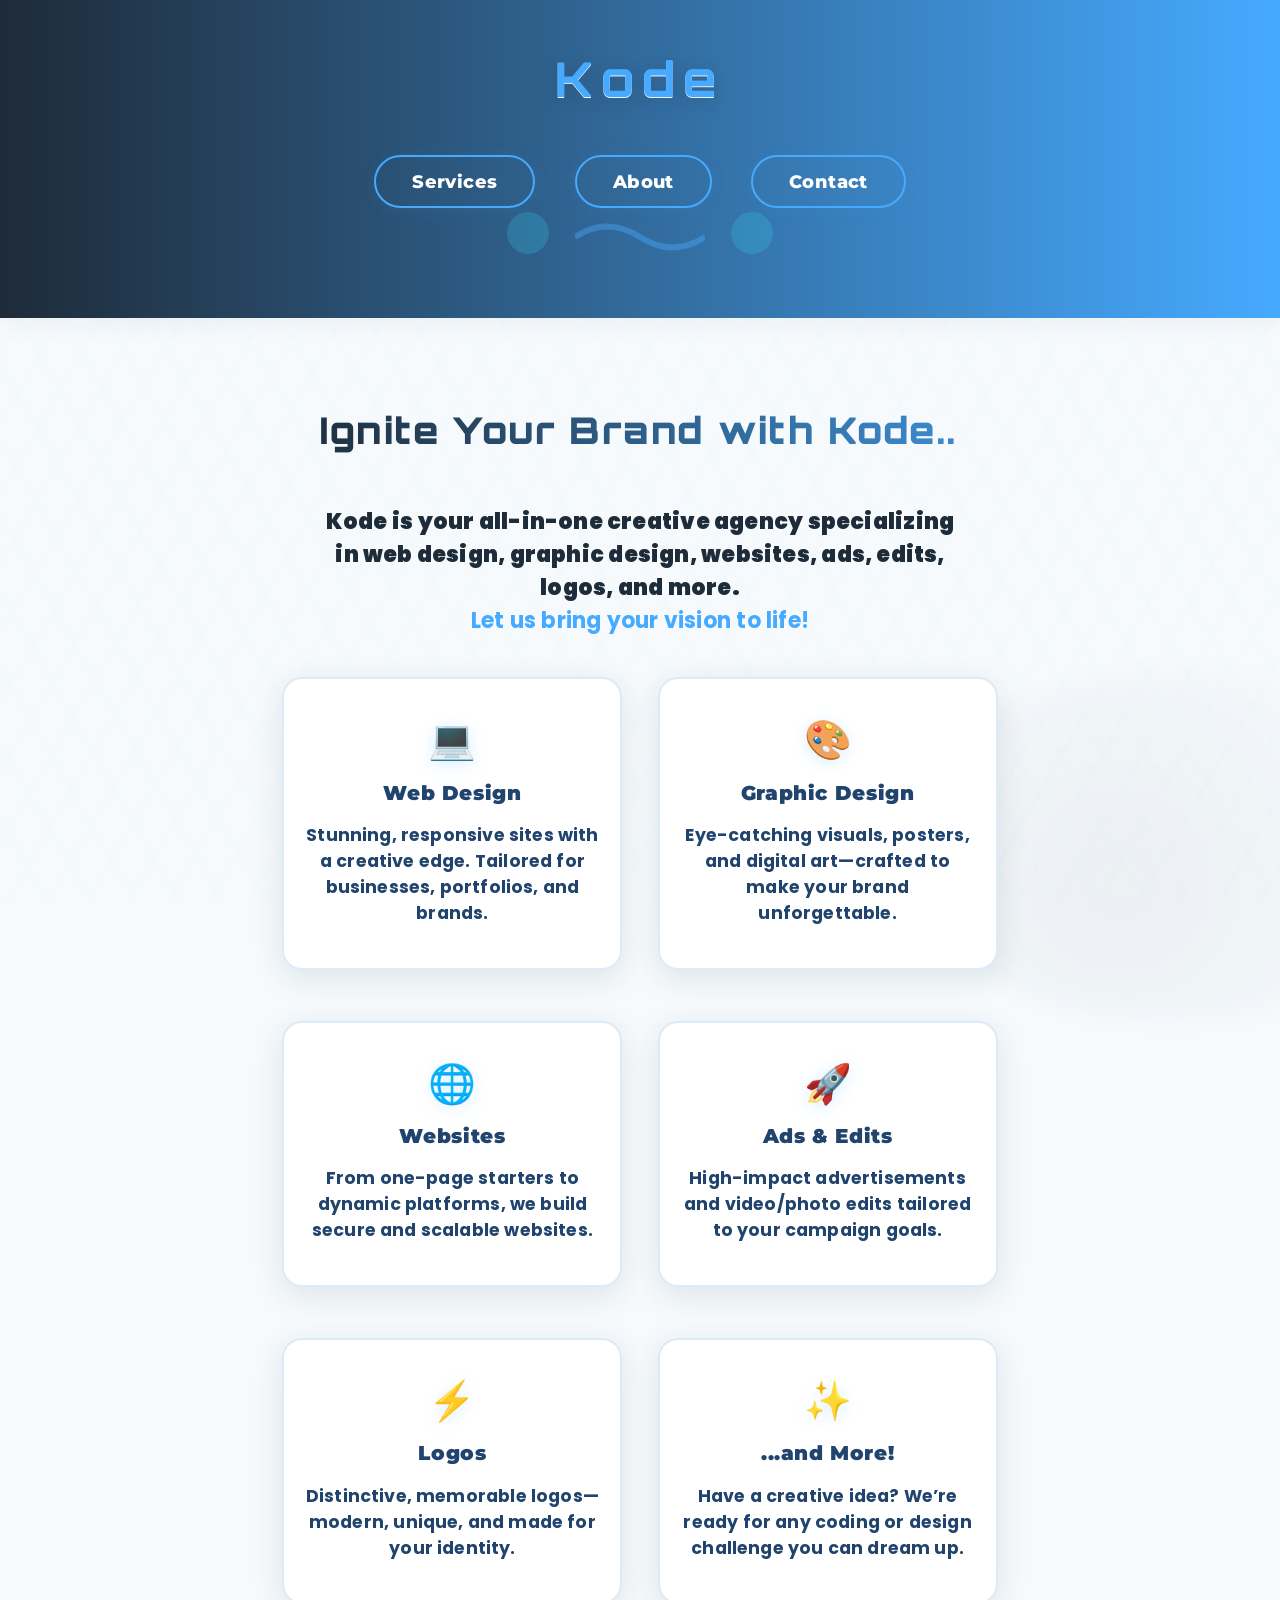
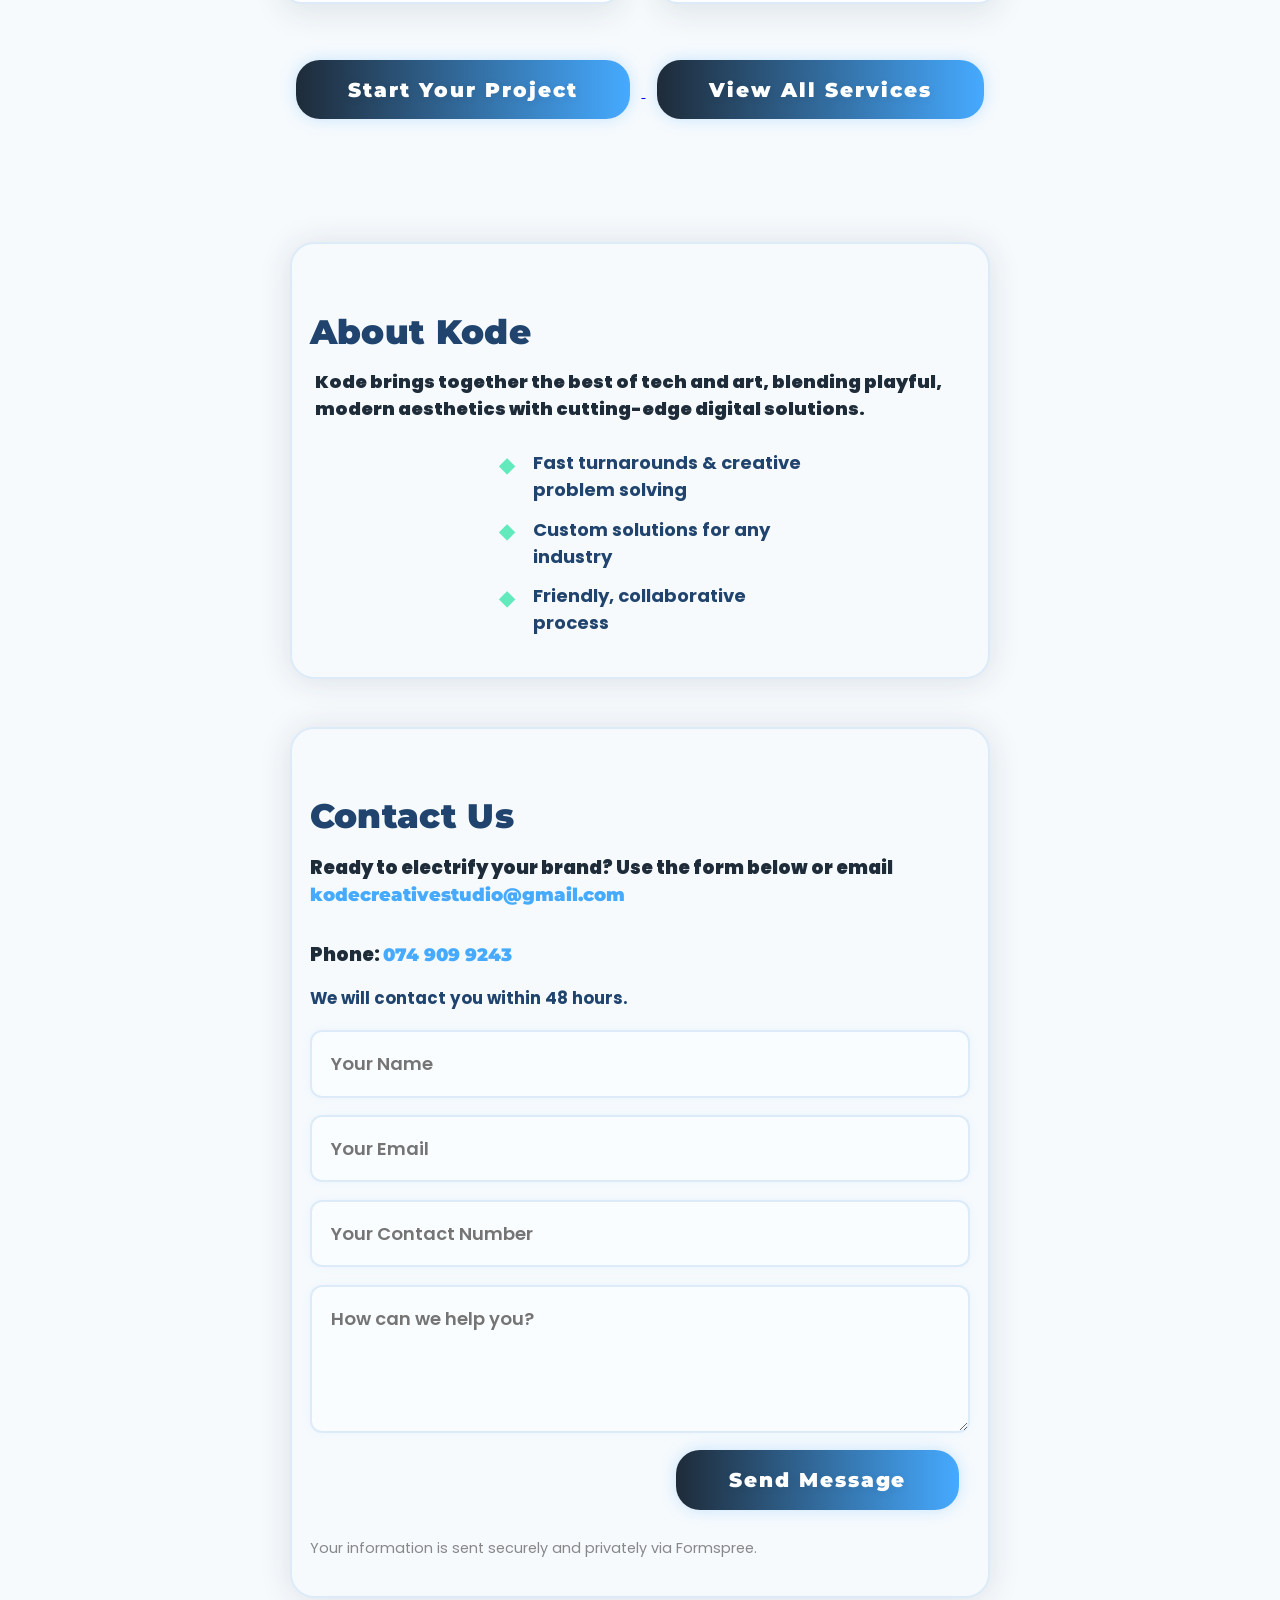
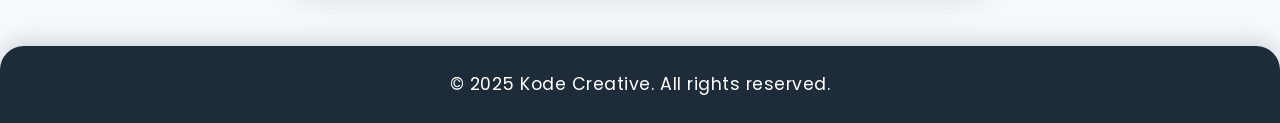
==== commit 964dfb63: "index.html" ====
--- a/index.html
+++ b/index.html
@@ -6,6 +6,13 @@
     <title>Kode: Creative Creative Studio</title>
     <link href="https://fonts.googleapis.com/css?family=Orbitron:700|Roboto:400,700|Montserrat:700|Poppins:400,700&display=swap" rel="stylesheet">
     <style>
+        html, body {
+            width: 100vw;
+            max-width: 100vw;
+            overflow-x: hidden;
+            box-sizing: border-box;
+        }
+        *, *:before, *:after { box-sizing: inherit; }
         :root {
             --bg-light: #f6fafd;
             --bg-dark: #1e2b39;
@@ -22,13 +29,6 @@
             --tech-green: #5be9b9;
             --tech-cyan: #36e1ff;
         }
-        html {
-            box-sizing: border-box;
-            font-size: 16px;
-        }
-        *, *:before, *:after {
-            box-sizing: inherit;
-        }
         body {
             margin: 0;
             min-height: 100vh;
@@ -82,7 +82,6 @@
             0% { transform: scale(1) translateY(0);}
             100% { transform: scale(1.08) translateY(-30px);}
         }
-
         header {
             background: var(--gradient-dark);
             color: var(--font-light);
@@ -94,7 +93,7 @@
         }
         .logo {
             font-family: 'Orbitron', 'Montserrat', Arial, sans-serif;
-            font-size: 2.2rem;
+            font-size: 3rem;
             letter-spacing: 0.19em;
             font-weight: bold;
             color: var(--accent);
@@ -111,9 +110,9 @@
             flex-wrap: wrap;
         }
         .nav-link {
-            padding: 0.62em 1.3em;
+            padding: 0.72em 2em;
             font-family: 'Montserrat', Arial, sans-serif;
-            font-size: 1rem;
+            font-size: 1.13rem;
             color: var(--font-light);
             text-decoration: none;
             background: transparent;
@@ -135,12 +134,14 @@
             transform: scale(1.07);
         }
         main {
-            padding: 2rem 0.5rem 2.5rem 0.5rem;
+            padding: 2.5rem 1rem 4rem 1rem;
             max-width: 950px;
             margin: 0 auto;
             text-align: center;
             position: relative;
             z-index: 1;
+            width: 100%;
+            box-sizing: border-box;
         }
         .typewriter-wrapper {
             display: flex;
@@ -149,11 +150,15 @@
             min-height: 3.2em;
             height: 3.2em;
             margin-bottom: 0.3em;
+            width: 100%;
+            max-width: 100vw;
+            box-sizing: border-box;
+            overflow: hidden;
         }
         .typewriter {
             display: inline-block;
             font-family: 'Orbitron', Arial, sans-serif;
-            font-size: 2.1rem;
+            font-size: 2.3rem;
             font-weight: 900;
             background: linear-gradient(90deg, #1e2b39 30%, #46aaff 80%);
             -webkit-background-clip: text;
@@ -164,7 +169,8 @@
             overflow: hidden;
             animation: blink-cursor 0.7s steps(1) infinite;
             letter-spacing: 1.5px;
-            min-width: 15.5em;
+            min-width: 0;
+            max-width: 100vw;
             box-sizing: border-box;
         }
         @keyframes blink-cursor {
@@ -172,23 +178,25 @@
             50% { border-color: transparent;}
         }
         .hero-art {
-            margin: 0 auto 2rem auto;
+            margin: 0 auto 2.7rem auto;
             display: flex;
             align-items: center;
             justify-content: center;
-            gap: 1rem;
+            gap: 1.6rem;
+            max-width: 100vw;
+            box-sizing: border-box;
         }
         .hero-circle {
-            width: 32px;
-            height: 32px;
+            width: 42px;
+            height: 42px;
             border-radius: 50%;
             background: var(--tech-cyan);
             opacity: 0.19;
         }
         .hero-wave {
-            width: 90px;
-            height: 32px;
-            background: url('data:image/svg+xml;utf8,<svg width="90" height="32" xmlns="http://www.w3.org/2000/svg"><path d="M0,16 Q22,0 45,16 Q68,32 90,16" stroke="%2346aaff" stroke-width="5" fill="none" /></svg>') no-repeat center/contain;
+            width: 130px;
+            height: 42px;
+            background: url('data:image/svg+xml;utf8,<svg width="130" height="42" xmlns="http://www.w3.org/2000/svg"><path d="M0,21 Q32,0 65,21 Q98,42 130,21" stroke="%2346aaff" stroke-width="6" fill="none" /></svg>') no-repeat center/contain;
             opacity: 0.42;
             margin-top: 0.5rem;
         }
@@ -196,24 +204,28 @@
             display: flex;
             flex-wrap: wrap;
             justify-content: center;
-            gap: 1.2rem;
+            gap: 2.2rem;
             margin-top: 2rem;
+            width: 100%;
+            max-width: 100vw;
+            box-sizing: border-box;
         }
         .service-card {
             background: var(--card-bg);
             border-radius: var(--border-radius);
             box-shadow: var(--card-shadow);
-            width: 95vw;
+            width: 100%;
             max-width: 340px;
-            padding: 1.3rem 1.1rem 1.2rem 1.1rem;
+            padding: 2rem 1.1rem 1.5rem 1.1rem;
             margin-bottom: 1rem;
             transition: transform 0.22s, box-shadow 0.24s, background 0.2s;
             position: relative;
             cursor: pointer;
             border: 2.5px solid #ddebf9;
+            box-sizing: border-box;
         }
         .service-card:hover {
-            transform: scale(1.03) rotate(-2deg);
+            transform: scale(1.04) rotate(-2deg);
             box-shadow: 0 8px 40px 0 #1e2b3933, 0 0px 0px 0 #fff;
             background: #f6fafd;
             border-color: var(--tech-green);
@@ -221,7 +233,7 @@
         }
         .service-card h3 {
             font-family: 'Montserrat', Arial, sans-serif;
-            font-size: 1.08rem;
+            font-size: 1.28rem;
             margin-bottom: 0.6rem;
             margin-top: 0.7rem;
             color: var(--primary);
@@ -229,7 +241,7 @@
             letter-spacing: 0.03em;
         }
         .service-card .icon {
-            font-size: 2rem;
+            font-size: 2.4rem;
             margin-bottom: 0.2rem;
             display: block;
             color: var(--accent);
@@ -241,7 +253,7 @@
             transform: scale(1.2) rotate(8deg);
         }
         .service-card p {
-            font-size: 0.97rem;
+            font-size: 1.09rem;
             color: var(--primary);
             font-weight: 700;
             letter-spacing: 0.01em;
@@ -266,21 +278,23 @@
             opacity: 1;
         }
         .cta {
-            margin-top: 2rem;
+            margin-top: 2.5rem;
+            width: 100%;
+            box-sizing: border-box;
         }
         .cta-button {
             background: var(--gradient-dark);
             color: #fff;
             border: none;
             border-radius: 24px;
-            font-size: 1.13rem;
+            font-size: 1.22rem;
             font-family: 'Montserrat', Arial, sans-serif;
             font-weight: 900;
-            padding: 0.9rem 2.3rem;
+            padding: 1.1rem 3.3rem;
             letter-spacing: 0.1em;
             cursor: pointer;
             box-shadow: 0 0 16px #46aaff44;
-            margin: 0 0.5rem 0.6rem 0.5rem;
+            margin: 0 0.7rem 0.7rem 0.7rem;
             transition: background 0.16s, color 0.16s, transform 0.13s, box-shadow 0.15s;
             text-shadow: 0 2px 10px #1e2b3912;
         }
@@ -288,7 +302,7 @@
             background: var(--tech-green);
             color: var(--bg-dark);
             box-shadow: 0 0 32px #46aaff77;
-            transform: scale(1.07) rotate(-2deg);
+            transform: scale(1.09) rotate(-2deg);
         }
         .cta-button:active {
             transform: scale(0.97);
@@ -297,31 +311,35 @@
             background: var(--secondary);
             border-radius: 24px;
             box-shadow: 0 2px 32px 0 rgba(30,43,57,0.12);
-            padding: 2rem 0.7rem 1.2rem 0.7rem;
-            max-width: 98vw;
-            margin: 2rem auto 0 auto;
+            padding: 2.4rem 1.1rem 1.4rem 1.1rem;
+            max-width: 700px;
+            margin: 3rem auto 0 auto;
             border: 2.5px solid #ddebf9;
+            width: 100%;
+            box-sizing: border-box;
         }
         section h2 {
             font-family: 'Montserrat', Arial, sans-serif;
             color: var(--primary);
-            font-size: 1.4rem;
+            font-size: 2.1rem;
             font-weight: 900;
             margin-bottom: 1rem;
             letter-spacing: 0.01em;
         }
         .about-list {
-            margin-top:1.2em; 
+            margin-top:1.5em; 
             color: var(--primary); 
             text-align: left; 
-            max-width: 320px; 
+            max-width: 370px; 
             margin-left: auto; 
             margin-right: auto;
-            font-size: 1.01rem;
+            font-size: 1.13rem;
             font-weight: 700;
+            width: 100%;
+            box-sizing: border-box;
         }
         .about-list li {
-            margin-bottom: 0.7rem;
+            margin-bottom: 0.8rem;
             list-style: none;
             position: relative;
             padding-left: 2.1em;
@@ -338,17 +356,17 @@
         form.contact-form {
             display: flex;
             flex-direction: column;
-            gap: 0.9rem;
+            gap: 1.1rem;
             margin-top: 1.2rem;
         }
         .contact-form input,
         .contact-form textarea {
-            padding: 0.85em 1em;
+            padding: 1em 1.1em;
             border-radius: 12px;
             border: 2px solid #ddebf9;
             background: #fafdff;
             color: var(--primary);
-            font-size: 1.01rem;
+            font-size: 1.13rem;
             font-family: 'Poppins', Arial, sans-serif;
             font-weight: 600;
             resize: vertical;
@@ -400,10 +418,10 @@
             background: var(--bg-dark);
             color: #fff;
             text-align: center;
-            padding: 1.2rem 0;
-            font-size: 1rem;
+            padding: 1.6rem 0;
+            font-size: 1.09rem;
             letter-spacing: 0.03em;
-            margin-top: 2.2rem;
+            margin-top: 3rem;
             border-top-left-radius: 24px;
             border-top-right-radius: 24px;
             box-shadow: 0 -4px 24px 0 #1e2b3933;
@@ -417,16 +435,28 @@
             .service-card { max-width: 330px; }
         }
         @media (max-width: 700px) {
-            .logo { font-size: 1.5rem; }
+            main, section {
+                max-width: 100vw;
+                padding-left: 2vw;
+                padding-right: 2vw;
+            }
+            .logo { font-size: 2.1rem; }
             nav { flex-direction: column; gap: 1rem; }
-            .typewriter-wrapper { min-height: 2em; height: 2em; }
-            .typewriter { font-size: 1.1rem; min-width: 10em; }
+            .typewriter-wrapper { min-height: 2.2em; height: 2.2em; }
+            .typewriter { font-size: 1.3rem; }
+            .service-card { width: 100%; max-width: 99vw; }
+            .about-list { max-width: 99vw; }
+            .cta { flex-direction: column; }
         }
         @media (max-width: 475px) {
-            section, main { padding-left: 2vw; padding-right: 2vw; }
-            .typewriter { font-size: 1rem; min-width: 7em; }
-            .service-card { max-width: 95vw; }
-            .about-list { max-width: 96vw; }
+            main, section, .service-card, .about-list {
+                padding-left: 1vw;
+                padding-right: 1vw;
+                max-width: 100vw;
+            }
+            .typewriter { font-size: 1rem; }
+            .service-card { max-width: 100vw; }
+            .about-list { max-width: 100vw; }
         }
     </style>
 </head>
@@ -455,7 +485,7 @@
                 <span class="typewriter" id="typewriter"></span>
             </div>
         </h1>
-        <p style="font-size: 1.14rem; max-width: 98vw; margin: 1.15rem auto 1.25rem auto; color: #1e2b39; font-weight: 900; letter-spacing: 0.01em;">
+        <p style="font-size: 1.37rem; max-width: 640px; margin: 1.5rem auto 2.5rem auto; color: #1e2b39; font-weight: 900; letter-spacing: 0.01em;">
             Kode is your all-in-one creative agency specializing in web design, graphic design, websites, ads, edits, logos, and more.<br>
             <span style="color:var(--accent); font-weight: bold;">Let us bring your vision to life!</span>
         </p>
@@ -506,7 +536,7 @@
     </main>
     <section id="about">
         <h2>About Kode</h2>
-        <p style="color: #1e2b39; margin: 0.5rem auto 0; max-width: 96vw; font-size: 1.01rem; font-weight: 900;">
+        <p style="color: #1e2b39; margin: 0.5rem auto 0; max-width: 650px; font-size: 1.13rem; font-weight: 900;">
            Kode brings together the best of tech and art, blending playful, modern aesthetics with cutting-edge digital solutions.
         </p>
         <ul class="about-list">
@@ -517,12 +547,12 @@
     </section>
     <section id="contact">
     <h2>Contact Us</h2>
-    <p style="color: #1e2b39; font-size: 1.06rem; font-weight: 900;">
+    <p style="color: #1e2b39; font-size: 1.15rem; font-weight: 900;">
         Ready to electrify your brand? Use the form below or email 
         <a href="mailto:kodecreativestudio@gmail.com" class="decorative-link">kodecreativestudio@gmail.com</a><br>
         Phone: <a href="tel:0749099243" class="decorative-link">074 909 9243</a>
     </p>
-    <p style="color: #20446e; font-size: 0.98rem; font-weight: 700; margin-top: -0.4em;">
+    <p style="color: #20446e; font-size: 1.04rem; font-weight: 700; margin-top: -0.4em;">
         We will contact you within 48 hours.
     </p>
     <form class="contact-form" action="https://formspree.io/f/mwpbqnoq" method="POST">
@@ -532,7 +562,7 @@
         <textarea name="message" placeholder="How can we help you?" rows="4" required></textarea>
         <button type="submit" class="cta-button">Send Message</button>
     </form>
-    <p style="color:#888; font-size:0.87rem; margin-top:1.1em;">Your information is sent securely and privately via Formspree.</p>
+    <p style="color:#888; font-size:0.9rem; margin-top:1.2em;">Your information is sent securely and privately via Formspree.</p>
 </section>
     <footer>
         &copy; 2025 Kode Creative. All rights reserved.
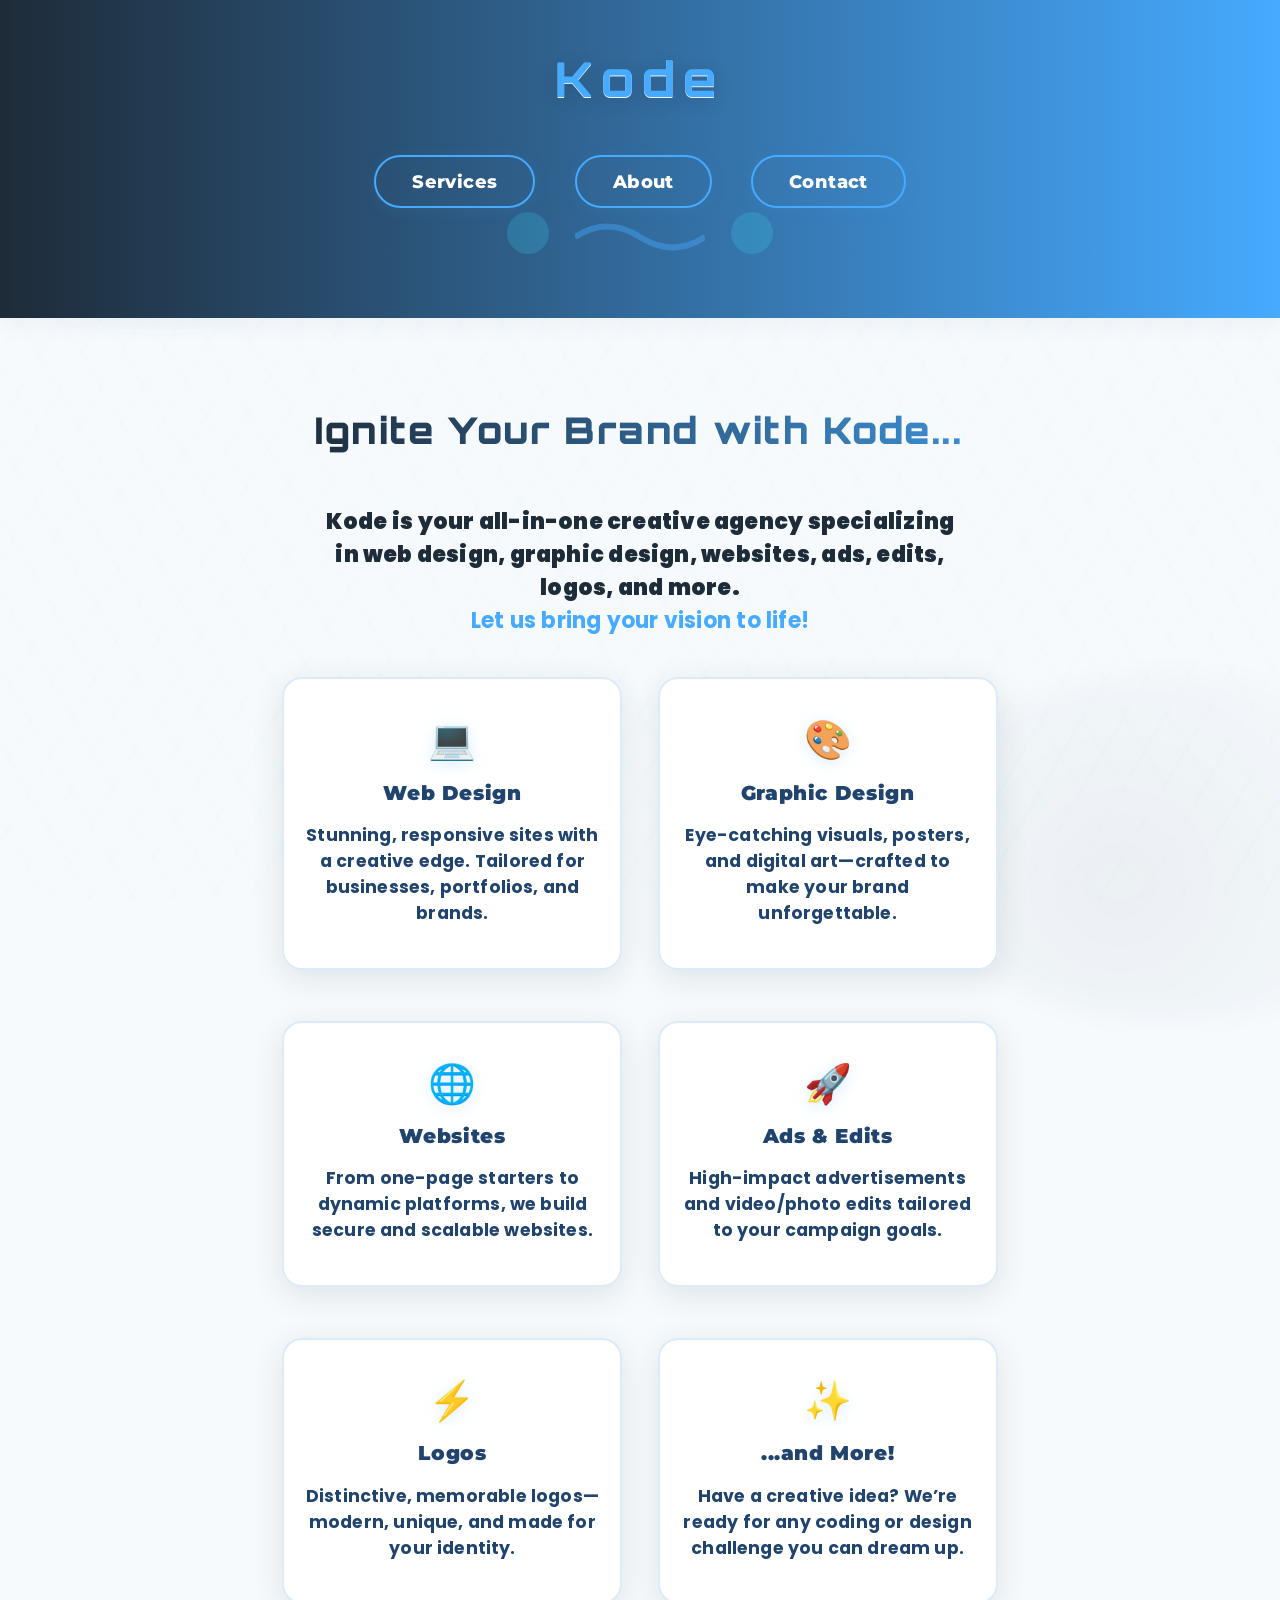
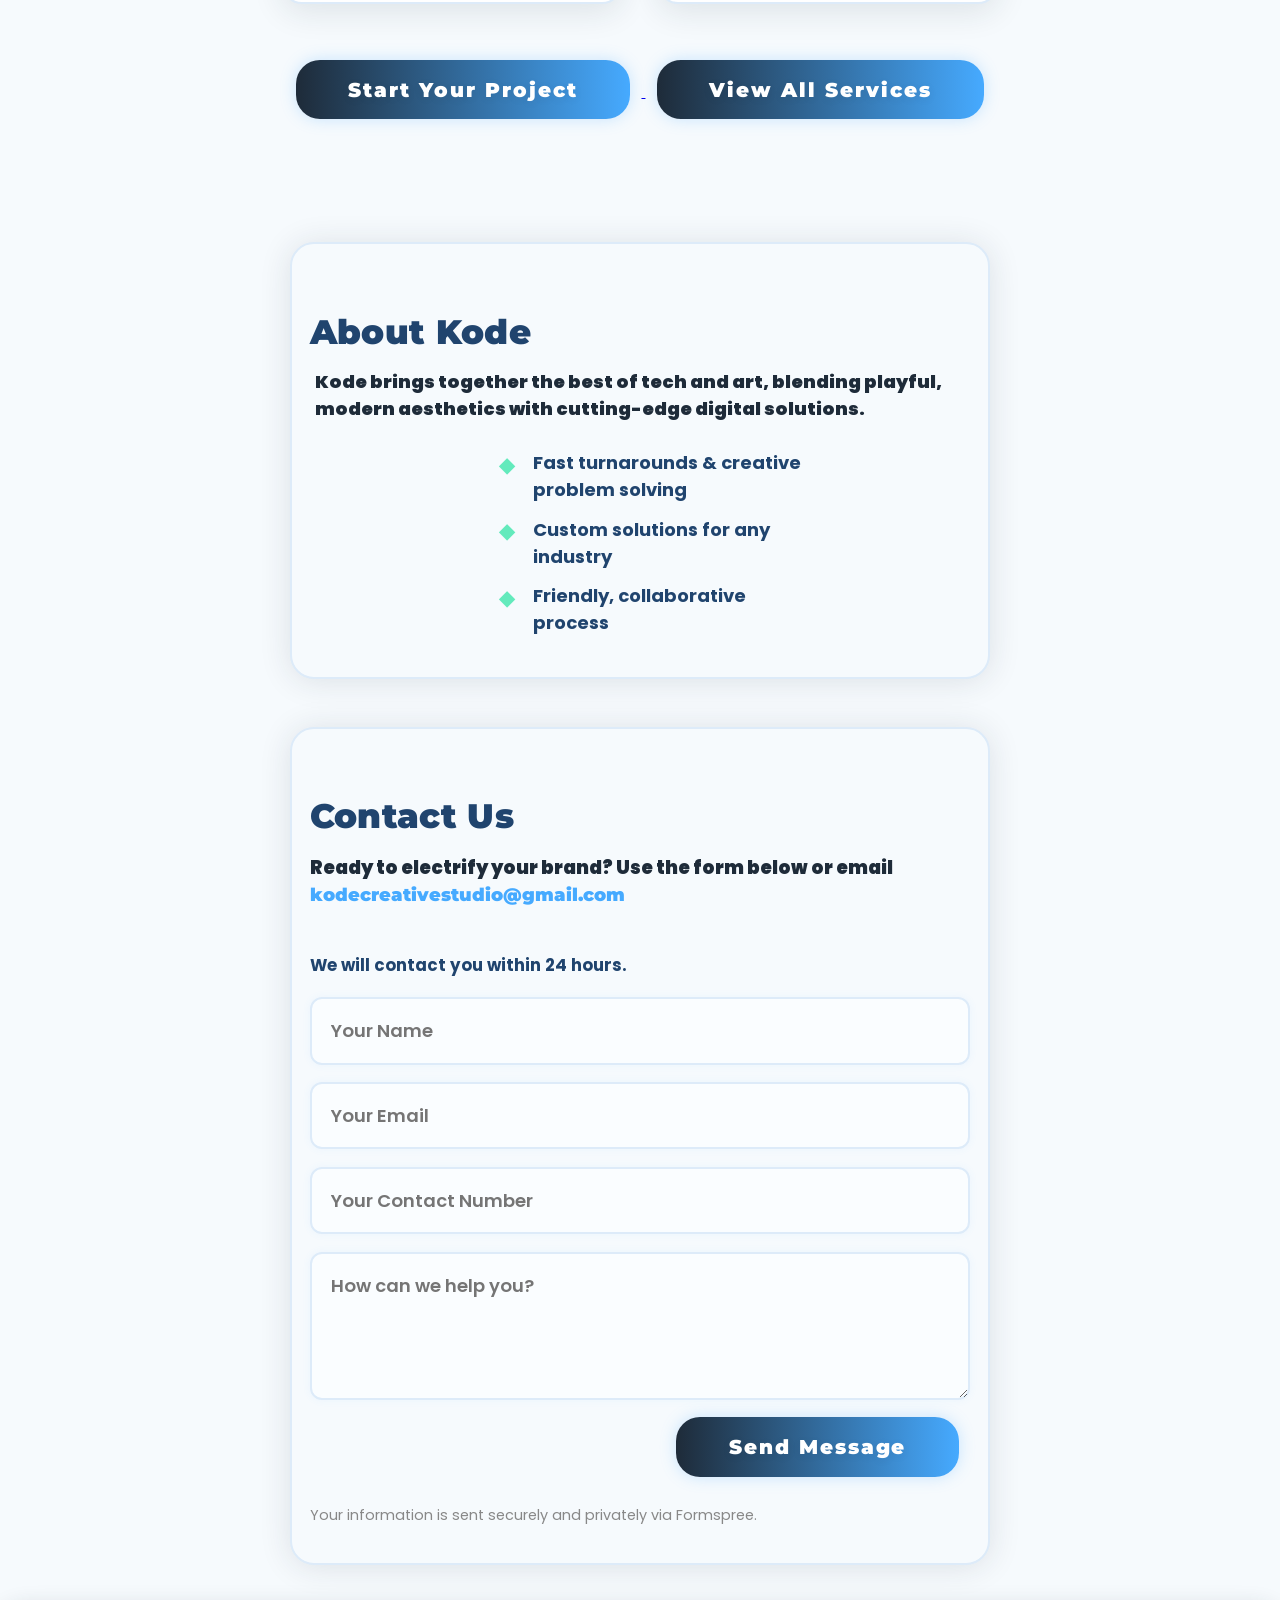
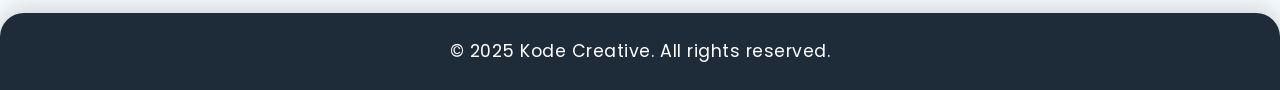
==== commit 0b2b8d5d: "index.html" ====
--- a/index.html
+++ b/index.html
@@ -3,7 +3,7 @@
 <head>
     <meta charset="UTF-8">
     <meta name="viewport" content="width=device-width, initial-scale=1.0">
-    <title>Kode: Creative Creative Studio</title>
+    <title>Kode: Creative Studio</title>
     <link href="https://fonts.googleapis.com/css?family=Orbitron:700|Roboto:400,700|Montserrat:700|Poppins:400,700&display=swap" rel="stylesheet">
     <style>
         html, body {
@@ -550,10 +550,9 @@
     <p style="color: #1e2b39; font-size: 1.15rem; font-weight: 900;">
         Ready to electrify your brand? Use the form below or email 
         <a href="mailto:kodecreativestudio@gmail.com" class="decorative-link">kodecreativestudio@gmail.com</a><br>
-        Phone: <a href="tel:0749099243" class="decorative-link">074 909 9243</a>
     </p>
     <p style="color: #20446e; font-size: 1.04rem; font-weight: 700; margin-top: -0.4em;">
-        We will contact you within 48 hours.
+        We will contact you within 24 hours.
     </p>
     <form class="contact-form" action="https://formspree.io/f/mwpbqnoq" method="POST">
         <input type="text" name="name" placeholder="Your Name" required autocomplete="off">
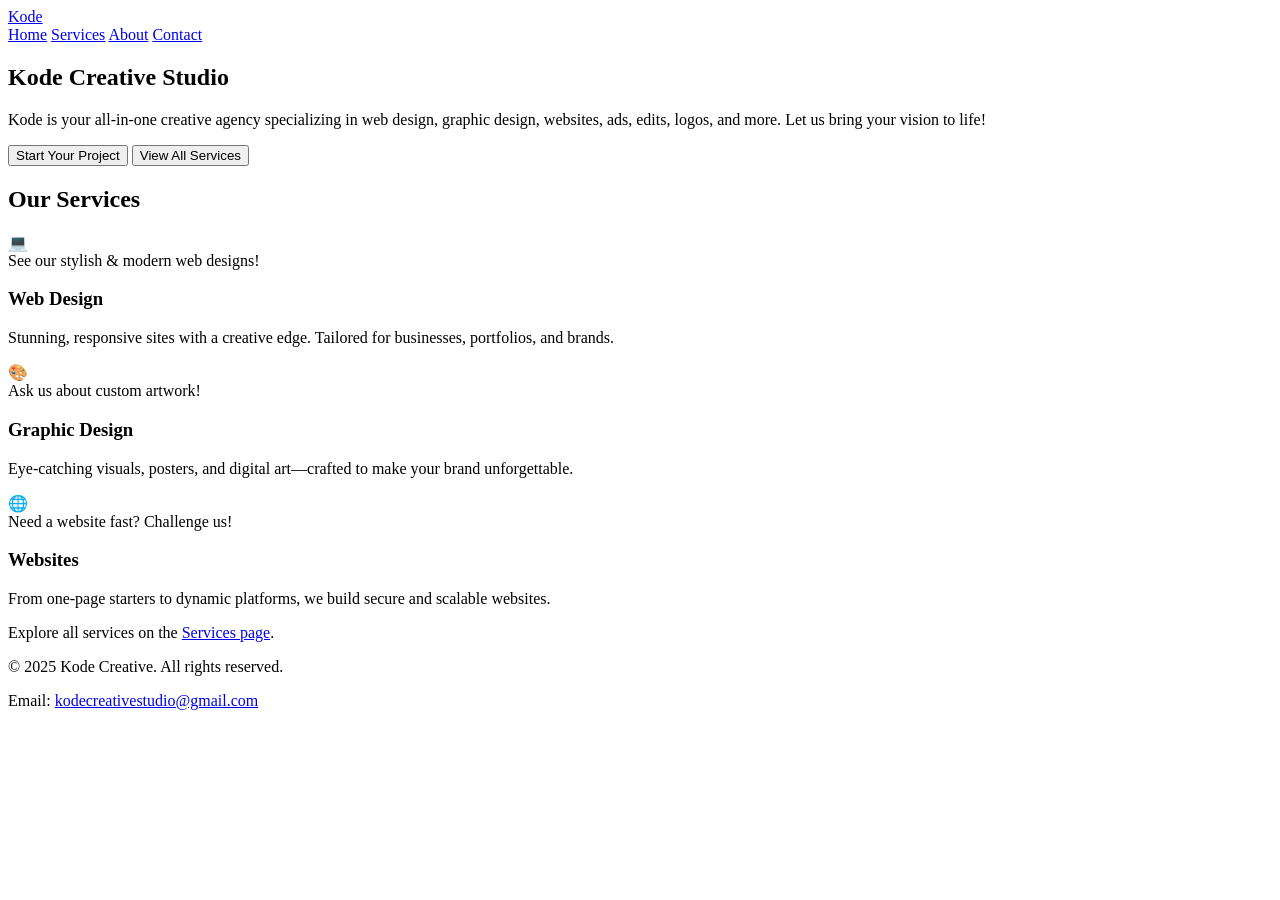
==== commit 339febb3: "index.html Replaced the old HTML structure with a new layout and updated styles. Improved accessibil" ====
--- a/index.html
+++ b/index.html
@@ -1,649 +1,98 @@
-<!DOCTYPE html>
+<!doctype html>
 <html lang="en">
 <head>
-    <meta charset="UTF-8">
-    <meta name="viewport" content="width=device-width, initial-scale=1.0">
-    <title>Kode: Creative Studio</title>
-    <link href="https://fonts.googleapis.com/css?family=Orbitron:700|Roboto:400,700|Montserrat:700|Poppins:400,700&display=swap" rel="stylesheet">
-    <style>
-        html, body {
-            width: 100vw;
-            max-width: 100vw;
-            overflow-x: hidden;
-            box-sizing: border-box;
-        }
-        *, *:before, *:after { box-sizing: inherit; }
-        :root {
-            --bg-light: #f6fafd;
-            --bg-dark: #1e2b39;
-            --accent: #46aaff;
-            --primary: #20446e;
-            --secondary: #f6fafd;
-            --card-bg: #fff;
-            --card-shadow: 0 8px 32px 0 rgba(30,43,57,0.11);
-            --border-radius: 20px;
-            --gradient: linear-gradient(90deg, #f6fafd 0%, #ddebf9 100%);
-            --gradient-dark: linear-gradient(90deg, #1e2b39 0%, #46aaff 100%);
-            --font-dark: #162438;
-            --font-light: #fff;
-            --tech-green: #5be9b9;
-            --tech-cyan: #36e1ff;
-        }
-        body {
-            margin: 0;
-            min-height: 100vh;
-            background: var(--bg-light);
-            color: var(--font-dark);
-            font-family: 'Poppins', 'Roboto', Arial, sans-serif;
-            overflow-x: hidden;
-            position: relative;
-        }
-        .futuristic-bg {
-            pointer-events: none;
-            position: fixed;
-            top: 0; left: 0; width: 100vw; height: 100vh;
-            z-index: 0;
-        }
-        .futuristic-circuit {
-            position: absolute;
-            width: 100vw;
-            height: 100vh;
-            background:
-                repeating-linear-gradient(120deg, #46aaff1a 0 2px, transparent 5px 35px),
-                repeating-linear-gradient(60deg, #5be9b91a 0 2px, transparent 8px 38px);
-            opacity: 0.13;
-            z-index: 1;
-        }
-        .futuristic-shape {
-            position: absolute;
-            border-radius: 50%;
-            background: radial-gradient(circle at 60% 40%, #46aaff55 0%, transparent 75%);
-            opacity: 0.18;
-            width: 620px; height: 420px;
-            left: -160px; top: -90px;
-            filter: blur(10px);
-            animation: float1 20s ease-in-out infinite alternate;
-        }
-        .futuristic-shape2 {
-            position: absolute;
-            border-radius: 50%;
-            background: radial-gradient(circle at 40% 60%, #1e2b3977 0%, transparent 85%);
-            opacity: 0.10;
-            width: 550px; height: 350px;
-            right: -170px; bottom: -120px;
-            filter: blur(14px);
-            animation: float2 28s ease-in-out infinite alternate;
-        }
-        @keyframes float1 {
-            0% { transform: scale(1) translateY(0);}
-            100% { transform: scale(1.12) translateY(25px);}
-        }
-        @keyframes float2 {
-            0% { transform: scale(1) translateY(0);}
-            100% { transform: scale(1.08) translateY(-30px);}
-        }
-        header {
-            background: var(--gradient-dark);
-            color: var(--font-light);
-            box-shadow: 0 4px 24px 0 rgba(30,43,57,0.05);
-            text-align: center;
-            padding: 3rem 0 1rem 0;
-            position: relative;
-            z-index: 2;
-        }
-        .logo {
-            font-family: 'Orbitron', 'Montserrat', Arial, sans-serif;
-            font-size: 3rem;
-            letter-spacing: 0.19em;
-            font-weight: bold;
-            color: var(--accent);
-            text-shadow: 0 4px 18px #16243830, 0 1px 0 #fff;
-            margin-bottom: 0.3em;
-            display: inline-block;
-            background: none;
-        }
-        nav {
-            margin-top: 2rem;
-            display: flex;
-            justify-content: center;
-            gap: 2rem;
-            flex-wrap: wrap;
-        }
-        .nav-link {
-            padding: 0.72em 2em;
-            font-family: 'Montserrat', Arial, sans-serif;
-            font-size: 1.13rem;
-            color: var(--font-light);
-            text-decoration: none;
-            background: transparent;
-            border: 2px solid var(--accent);
-            border-radius: 2em;
-            font-weight: 800;
-            margin: 0 0.2em;
-            box-shadow: 0 2px 16px 0 rgba(70,170,255,0.10);
-            transition: background 0.21s, color 0.21s, border-color 0.21s, transform 0.18s;
-            letter-spacing: 0.02em;
-            position: relative;
-            overflow: hidden;
-        }
-        .nav-link:hover,
-        .nav-link.active {
-            background: var(--accent);
-            color: var(--bg-dark);
-            border-color: var(--tech-green);
-            transform: scale(1.07);
-        }
-        main {
-            padding: 2.5rem 1rem 4rem 1rem;
-            max-width: 950px;
-            margin: 0 auto;
-            text-align: center;
-            position: relative;
-            z-index: 1;
-            width: 100%;
-            box-sizing: border-box;
-        }
-        .typewriter-wrapper {
-            display: flex;
-            justify-content: center;
-            align-items: center;
-            min-height: 3.2em;
-            height: 3.2em;
-            margin-bottom: 0.3em;
-            width: 100%;
-            max-width: 100vw;
-            box-sizing: border-box;
-            overflow: hidden;
-        }
-        .typewriter {
-            display: inline-block;
-            font-family: 'Orbitron', Arial, sans-serif;
-            font-size: 2.3rem;
-            font-weight: 900;
-            background: linear-gradient(90deg, #1e2b39 30%, #46aaff 80%);
-            -webkit-background-clip: text;
-            -webkit-text-fill-color: transparent;
-            background-clip: text;
-            border-right: 3px solid var(--accent);
-            white-space: nowrap;
-            overflow: hidden;
-            animation: blink-cursor 0.7s steps(1) infinite;
-            letter-spacing: 1.5px;
-            min-width: 0;
-            max-width: 100vw;
-            box-sizing: border-box;
-        }
-        @keyframes blink-cursor {
-            0%, 100% { border-color: var(--accent);}
-            50% { border-color: transparent;}
-        }
-        .hero-art {
-            margin: 0 auto 2.7rem auto;
-            display: flex;
-            align-items: center;
-            justify-content: center;
-            gap: 1.6rem;
-            max-width: 100vw;
-            box-sizing: border-box;
-        }
-        .hero-circle {
-            width: 42px;
-            height: 42px;
-            border-radius: 50%;
-            background: var(--tech-cyan);
-            opacity: 0.19;
-        }
-        .hero-wave {
-            width: 130px;
-            height: 42px;
-            background: url('data:image/svg+xml;utf8,<svg width="130" height="42" xmlns="http://www.w3.org/2000/svg"><path d="M0,21 Q32,0 65,21 Q98,42 130,21" stroke="%2346aaff" stroke-width="6" fill="none" /></svg>') no-repeat center/contain;
-            opacity: 0.42;
-            margin-top: 0.5rem;
-        }
-        .services {
-            display: flex;
-            flex-wrap: wrap;
-            justify-content: center;
-            gap: 2.2rem;
-            margin-top: 2rem;
-            width: 100%;
-            max-width: 100vw;
-            box-sizing: border-box;
-        }
-        .service-card {
-            background: var(--card-bg);
-            border-radius: var(--border-radius);
-            box-shadow: var(--card-shadow);
-            width: 100%;
-            max-width: 340px;
-            padding: 2rem 1.1rem 1.5rem 1.1rem;
-            margin-bottom: 1rem;
-            transition: transform 0.22s, box-shadow 0.24s, background 0.2s;
-            position: relative;
-            cursor: pointer;
-            border: 2.5px solid #ddebf9;
-            box-sizing: border-box;
-        }
-        .service-card:hover {
-            transform: scale(1.04) rotate(-2deg);
-            box-shadow: 0 8px 40px 0 #1e2b3933, 0 0px 0px 0 #fff;
-            background: #f6fafd;
-            border-color: var(--tech-green);
-            z-index: 2;
-        }
-        .service-card h3 {
-            font-family: 'Montserrat', Arial, sans-serif;
-            font-size: 1.28rem;
-            margin-bottom: 0.6rem;
-            margin-top: 0.7rem;
-            color: var(--primary);
-            font-weight: 900;
-            letter-spacing: 0.03em;
-        }
-        .service-card .icon {
-            font-size: 2.4rem;
-            margin-bottom: 0.2rem;
-            display: block;
-            color: var(--accent);
-            filter: drop-shadow(0 3px 8px #46aaff33);
-            transition: transform 0.18s;
-        }
-        .service-card:hover .icon {
-            color: var(--tech-green);
-            transform: scale(1.2) rotate(8deg);
-        }
-        .service-card p {
-            font-size: 1.09rem;
-            color: var(--primary);
-            font-weight: 700;
-            letter-spacing: 0.01em;
-        }
-        .tooltip {
-            position: absolute;
-            bottom: 110%;
-            left: 50%; transform: translateX(-50%);
-            background: var(--bg-dark);
-            color: #fff;
-            padding: 0.6em 1em;
-            border-radius: 10px;
-            box-shadow: 0 0 16px #46aaffbb;
-            font-size: 0.99em;
-            opacity: 0;
-            pointer-events: none;
-            transition: opacity 0.2s;
-            z-index: 10;
-            font-family: 'Poppins', Arial, sans-serif;
-        }
-        .service-card:hover .tooltip, .service-card:focus .tooltip {
-            opacity: 1;
-        }
-        .cta {
-            margin-top: 2.5rem;
-            width: 100%;
-            box-sizing: border-box;
-        }
-        .cta-button {
-            background: var(--gradient-dark);
-            color: #fff;
-            border: none;
-            border-radius: 24px;
-            font-size: 1.22rem;
-            font-family: 'Montserrat', Arial, sans-serif;
-            font-weight: 900;
-            padding: 1.1rem 3.3rem;
-            letter-spacing: 0.1em;
-            cursor: pointer;
-            box-shadow: 0 0 16px #46aaff44;
-            margin: 0 0.7rem 0.7rem 0.7rem;
-            transition: background 0.16s, color 0.16s, transform 0.13s, box-shadow 0.15s;
-            text-shadow: 0 2px 10px #1e2b3912;
-        }
-        .cta-button:hover {
-            background: var(--tech-green);
-            color: var(--bg-dark);
-            box-shadow: 0 0 32px #46aaff77;
-            transform: scale(1.09) rotate(-2deg);
-        }
-        .cta-button:active {
-            transform: scale(0.97);
-        }
-        section {
-            background: var(--secondary);
-            border-radius: 24px;
-            box-shadow: 0 2px 32px 0 rgba(30,43,57,0.12);
-            padding: 2.4rem 1.1rem 1.4rem 1.1rem;
-            max-width: 700px;
-            margin: 3rem auto 0 auto;
-            border: 2.5px solid #ddebf9;
-            width: 100%;
-            box-sizing: border-box;
-        }
-        section h2 {
-            font-family: 'Montserrat', Arial, sans-serif;
-            color: var(--primary);
-            font-size: 2.1rem;
-            font-weight: 900;
-            margin-bottom: 1rem;
-            letter-spacing: 0.01em;
-        }
-        .about-list {
-            margin-top:1.5em; 
-            color: var(--primary); 
-            text-align: left; 
-            max-width: 370px; 
-            margin-left: auto; 
-            margin-right: auto;
-            font-size: 1.13rem;
-            font-weight: 700;
-            width: 100%;
-            box-sizing: border-box;
-        }
-        .about-list li {
-            margin-bottom: 0.8rem;
-            list-style: none;
-            position: relative;
-            padding-left: 2.1em;
-        }
-        .about-list li:before {
-            content: "◆";
-            color: var(--tech-green);
-            position: absolute;
-            left: 0.2em;
-            font-size: 1.1em;
-            top: 0.04em;
-            opacity: 0.95;
-        }
-        form.contact-form {
-            display: flex;
-            flex-direction: column;
-            gap: 1.1rem;
-            margin-top: 1.2rem;
-        }
-        .contact-form input,
-        .contact-form textarea {
-            padding: 1em 1.1em;
-            border-radius: 12px;
-            border: 2px solid #ddebf9;
-            background: #fafdff;
-            color: var(--primary);
-            font-size: 1.13rem;
-            font-family: 'Poppins', Arial, sans-serif;
-            font-weight: 600;
-            resize: vertical;
-            box-shadow: 0 0 8px #46aaff11;
-            outline: none;
-            transition: border-color 0.2s;
-        }
-        .contact-form input:focus,
-        .contact-form textarea:focus {
-            border-color: var(--accent);
-            background: #f6fafd;
-        }
-        .contact-form button {
-            align-self: flex-end;
-        }
-        .success-message {
-            color: var(--tech-green);
-            margin-top: 1rem;
-            font-weight: bold;
-            text-shadow: 0 0 8px #7cc4fa;
-            display: none;
-        }
-        a.decorative-link {
-            color: var(--accent);
-            text-decoration: none;
-            font-family: 'Montserrat', Arial, sans-serif;
-            font-weight: 900;
-            position: relative;
-            transition: color 0.2s;
-        }
-        a.decorative-link:after {
-            content: '';
-            display: block;
-            height: 4px;
-            width: 0;
-            background: var(--gradient-dark);
-            border-radius: 2px;
-            transition: width 0.34s;
-            margin: 0 auto;
-            margin-top: 2px;
-        }
-        a.decorative-link:hover, a.decorative-link:focus {
-            color: var(--primary);
-        }
-        a.decorative-link:hover:after, a.decorative-link:focus:after {
-            width: 100%;
-        }
-        footer {
-            background: var(--bg-dark);
-            color: #fff;
-            text-align: center;
-            padding: 1.6rem 0;
-            font-size: 1.09rem;
-            letter-spacing: 0.03em;
-            margin-top: 3rem;
-            border-top-left-radius: 24px;
-            border-top-right-radius: 24px;
-            box-shadow: 0 -4px 24px 0 #1e2b3933;
-            position: relative;
-            z-index: 2;
-        }
-        /* Responsive improvements */
-        @media (max-width: 1000px) {
-            main { max-width: 99vw; }
-            .services { gap: 1rem; }
-            .service-card { max-width: 330px; }
-        }
-        @media (max-width: 700px) {
-            main, section {
-                max-width: 100vw;
-                padding-left: 2vw;
-                padding-right: 2vw;
-            }
-            .logo { font-size: 2.1rem; }
-            nav { flex-direction: column; gap: 1rem; }
-            .typewriter-wrapper { min-height: 2.2em; height: 2.2em; }
-            .typewriter { font-size: 1.3rem; }
-            .service-card { width: 100%; max-width: 99vw; }
-            .about-list { max-width: 99vw; }
-            .cta { flex-direction: column; }
-        }
-        @media (max-width: 475px) {
-            main, section, .service-card, .about-list {
-                padding-left: 1vw;
-                padding-right: 1vw;
-                max-width: 100vw;
-            }
-            .typewriter { font-size: 1rem; }
-            .service-card { max-width: 100vw; }
-            .about-list { max-width: 100vw; }
-        }
-    </style>
+  <meta charset="utf-8" />
+  <meta name="viewport" content="width=device-width,initial-scale=1" />
+  <meta name="description" content="Kode Creative Studio — web design, graphic design, websites, ads, edits, logos and more. Creativity meets code." />
+  <title>Kode: Creative Studio — Home</title>
+  <link rel="preconnect" href="https://fonts.gstatic.com" crossorigin>
+  <link href="https://fonts.googleapis.com/css?family=Orbitron:700|Roboto:400,700|Montserrat:700|Poppins:400,700&display=swap" rel="stylesheet">
+  <link rel="stylesheet" href="css/styles.css">
 </head>
 <body>
-    <div class="futuristic-bg" aria-hidden="true">
-        <div class="futuristic-circuit"></div>
-        <div class="futuristic-shape"></div>
-        <div class="futuristic-shape2"></div>
+  <div class="futuristic-bg" aria-hidden="true">
+    <div class="futuristic-circuit"></div>
+    <div class="futuristic-shape"></div>
+    <div class="futuristic-shape2"></div>
+  </div>
+
+  <header class="site-header" role="banner">
+    <div class="header-inner">
+      <a class="logo" href="index.html" aria-label="Kode Creative Studio Home">Kode</a>
+      <nav class="site-nav" role="navigation" aria-label="Main navigation">
+        <a class="nav-link" href="index.html">Home</a>
+        <a class="nav-link" href="services.html">Services</a>
+        <a class="nav-link" href="about.html">About</a>
+        <a class="nav-link" href="contact.html">Contact</a>
+      </nav>
     </div>
-    <header>
-        <div class="logo" onclick="window.scrollTo({top:0,behavior:'smooth'});">Kode</div>
-        <nav>
-            <a href="#services" class="nav-link" id="nav-services">Services</a>
-            <a href="#about" class="nav-link" id="nav-about">About</a>
-            <a href="#contact" class="nav-link" id="nav-contact">Contact</a>
-        </nav>
-        <div class="hero-art">
-            <div class="hero-circle"></div>
-            <div class="hero-wave"></div>
-            <div class="hero-circle"></div>
-        </div>
-    </header>
-    <main>
-        <h1>
-            <div class="typewriter-wrapper">
-                <span class="typewriter" id="typewriter"></span>
-            </div>
-        </h1>
-        <p style="font-size: 1.37rem; max-width: 640px; margin: 1.5rem auto 2.5rem auto; color: #1e2b39; font-weight: 900; letter-spacing: 0.01em;">
-            Kode is your all-in-one creative agency specializing in web design, graphic design, websites, ads, edits, logos, and more.<br>
-            <span style="color:var(--accent); font-weight: bold;">Let us bring your vision to life!</span>
-        </p>
-        <div class="services" id="services">
-            <div class="service-card" tabindex="0">
-                <span class="icon">💻</span>
-                <div class="tooltip">See our stylish & modern web designs!</div>
-                <h3>Web Design</h3>
-                <p>Stunning, responsive sites with a creative edge. Tailored for businesses, portfolios, and brands.</p>
-            </div>
-            <div class="service-card" tabindex="0">
-                <span class="icon">🎨</span>
-                <div class="tooltip">Ask us about custom artwork!</div>
-                <h3>Graphic Design</h3>
-                <p>Eye-catching visuals, posters, and digital art—crafted to make your brand unforgettable.</p>
-            </div>
-            <div class="service-card" tabindex="0">
-                <span class="icon">🌐</span>
-                <div class="tooltip">Need a website fast? Challenge us!</div>
-                <h3>Websites</h3>
-                <p>From one-page starters to dynamic platforms, we build secure and scalable websites.</p>
-            </div>
-            <div class="service-card" tabindex="0">
-                <span class="icon">🚀</span>
-                <div class="tooltip">Get ads and edits that pop!</div>
-                <h3>Ads & Edits</h3>
-                <p>High-impact advertisements and video/photo edits tailored to your campaign goals.</p>
-            </div>
-            <div class="service-card" tabindex="0">
-                <span class="icon">⚡</span>
-                <div class="tooltip">We design logos that glow!</div>
-                <h3>Logos</h3>
-                <p>Distinctive, memorable logos—modern, unique, and made for your identity.</p>
-            </div>
-            <div class="service-card" tabindex="0">
-                <span class="icon">✨</span>
-                <div class="tooltip">Pitch us your wildest idea!</div>
-                <h3>...and More!</h3>
-                <p>Have a creative idea? We’re ready for any coding or design challenge you can dream up.</p>
-            </div>
-        </div>
-        <div class="cta">
-            <a href="#contact">
-                <button class="cta-button">Start Your Project</button>
-            </a>
-            <button class="cta-button" onclick="scrollToServices()">View All Services</button>
-        </div>
-    </main>
-    <section id="about">
-        <h2>About Kode</h2>
-        <p style="color: #1e2b39; margin: 0.5rem auto 0; max-width: 650px; font-size: 1.13rem; font-weight: 900;">
-           Kode brings together the best of tech and art, blending playful, modern aesthetics with cutting-edge digital solutions.
-        </p>
-        <ul class="about-list">
-            <li>Fast turnarounds & creative problem solving</li>
-            <li>Custom solutions for any industry</li>
-            <li>Friendly, collaborative process</li>
-        </ul>
+    <div class="hero-art">
+      <div class="hero-circle" aria-hidden="true"></div>
+      <div class="hero-wave" aria-hidden="true"></div>
+      <div class="hero-circle" aria-hidden="true"></div>
+    </div>
+  </header>
+
+  <main id="main" class="container" role="main">
+    <section class="hero" aria-labelledby="home-heading">
+      <h1 id="home-heading" class="visually-hidden">Kode Creative Studio</h1>
+      <div class="typewriter-wrapper" aria-hidden="false">
+        <span class="typewriter" id="typewriter" aria-live="polite"></span>
+      </div>
+      <p class="lead">
+        Kode is your all-in-one creative agency specializing in web design, graphic design, websites, ads, edits, logos, and more.
+        <span class="accent">Let us bring your vision to life!</span>
+      </p>
+
+      <div class="cta">
+        <a href="contact.html" class="cta-button-link"><button class="cta-button">Start Your Project</button></a>
+        <button class="cta-button" id="view-services">View All Services</button>
+      </div>
     </section>
-    <section id="contact">
-    <h2>Contact Us</h2>
-    <p style="color: #1e2b39; font-size: 1.15rem; font-weight: 900;">
-        Ready to electrify your brand? Use the form below or email 
-        <a href="mailto:kodecreativestudio@gmail.com" class="decorative-link">kodecreativestudio@gmail.com</a><br>
-    </p>
-    <p style="color: #20446e; font-size: 1.04rem; font-weight: 700; margin-top: -0.4em;">
-        We will contact you within 24 hours.
-    </p>
-    <form class="contact-form" action="https://formspree.io/f/mwpbqnoq" method="POST">
-        <input type="text" name="name" placeholder="Your Name" required autocomplete="off">
-        <input type="email" name="email" placeholder="Your Email" required autocomplete="off">
-        <input type="tel" name="phone" placeholder="Your Contact Number" pattern="[\d\s\-\+\(\)]*" autocomplete="off">
-        <textarea name="message" placeholder="How can we help you?" rows="4" required></textarea>
-        <button type="submit" class="cta-button">Send Message</button>
-    </form>
-    <p style="color:#888; font-size:0.9rem; margin-top:1.2em;">Your information is sent securely and privately via Formspree.</p>
-</section>
-    <footer>
-        &copy; 2025 Kode Creative. All rights reserved.
-    </footer>
-    <script>
-        // Typewriter effect
-        const words = [
-            "Ignite Your Brand with Kode...",
-            "Web Design. Graphic Design. Websites. Edits. Logos.",
-            "Creativity Meets Code.",
-            "Bring Your Vision To Life!"
-        ];
-        let twElem = document.getElementById("typewriter");
-        let wordIndex = 0, charIndex = 0, isDeleting = false;
 
-        function getLongestWord(words) {
-            let max = '';
-            for (let w of words) if (w.length > max.length) max = w;
-            return max;
-        }
-        document.addEventListener("DOMContentLoaded", function () {
-            const longest = getLongestWord(words);
-            if (twElem) {
-                twElem.style.minWidth = (longest.length * 1.15) + "ch";
-            }
-        });
+    <section id="services-preview" class="section-card" aria-labelledby="services-preview-heading">
+      <h2 id="services-preview-heading">Our Services</h2>
+      <div class="services" id="services">
+        <article class="service-card" tabindex="0" aria-labelledby="s1">
+          <span class="icon" aria-hidden="true">💻</span>
+          <div class="tooltip">See our stylish & modern web designs!</div>
+          <h3 id="s1">Web Design</h3>
+          <p>Stunning, responsive sites with a creative edge. Tailored for businesses, portfolios, and brands.</p>
+        </article>
 
-        function typeWriter() {
-            let word = words[wordIndex];
-            if (isDeleting) {
-                charIndex--;
-            } else {
-                charIndex++;
-            }
-            twElem.textContent = word.substring(0, charIndex);
+        <article class="service-card" tabindex="0" aria-labelledby="s2">
+          <span class="icon" aria-hidden="true">🎨</span>
+          <div class="tooltip">Ask us about custom artwork!</div>
+          <h3 id="s2">Graphic Design</h3>
+          <p>Eye-catching visuals, posters, and digital art—crafted to make your brand unforgettable.</p>
+        </article>
 
-            let typeSpeed = isDeleting ? 35 : 75;
-            if (!isDeleting && charIndex === word.length) {
-                typeSpeed = 1200;
-                isDeleting = true;
-            } else if (isDeleting && charIndex === 0) {
-                isDeleting = false;
-                wordIndex = (wordIndex + 1) % words.length;
-                typeSpeed = 470;
-            }
-            setTimeout(typeWriter, typeSpeed);
-        }
-        typeWriter();
+        <article class="service-card" tabindex="0" aria-labelledby="s3">
+          <span class="icon" aria-hidden="true">🌐</span>
+          <div class="tooltip">Need a website fast? Challenge us!</div>
+          <h3 id="s3">Websites</h3>
+          <p>From one-page starters to dynamic platforms, we build secure and scalable websites.</p>
+        </article>
+      </div>
+      <p class="more">Explore all services on the <a href="services.html" class="decorative-link">Services page</a>.</p>
+    </section>
+  </main>
 
-        function scrollToServices() {
-            document.getElementById('services').scrollIntoView({behavior: 'smooth'});
-        }
+  <footer class="site-footer" role="contentinfo">
+    <div class="footer-inner">
+      <p>&copy; 2025 Kode Creative. All rights reserved.</p>
+      <p class="small">Email: <a href="mailto:kodecreativestudio@gmail.com" class="decorative-link">kodecreativestudio@gmail.com</a></p>
+    </div>
+  </footer>
 
-        document.querySelectorAll('.service-card').forEach(card => {
-            card.addEventListener('focus', () => {
-                card.querySelector('.tooltip').style.opacity = 1;
-            });
-            card.addEventListener('blur', () => {
-                card.querySelector('.tooltip').style.opacity = 0;
-            });
-        });
-
-        const navLinks = [
-            { id: "nav-services", section: "services" },
-            { id: "nav-about", section: "about" },
-            { id: "nav-contact", section: "contact" }
-        ];
-        const navOffset = 120;
-        window.addEventListener('scroll', () => {
-            let current = "";
-            navLinks.forEach(link => {
-                const section = document.getElementById(link.section);
-                if (section) {
-                    const sectionTop = section.offsetTop - navOffset;
-                    if (pageYOffset >= sectionTop) current = link.id;
-                }
-            });
-            navLinks.forEach(link => {
-                const navEl = document.getElementById(link.id);
-                if (navEl) navEl.classList.toggle('active', link.id === current);
-            });
-        });
-    </script>
+  <script src="js/main.js" defer></script>
+  <script>
+    // Initialize page-specific behavior
+    document.addEventListener('DOMContentLoaded', function () {
+      if (location.pathname.endsWith('index.html') || location.pathname === '/' ) {
+        initTypewriter();
+      }
+    });
+  </script>
 </body>
 </html>
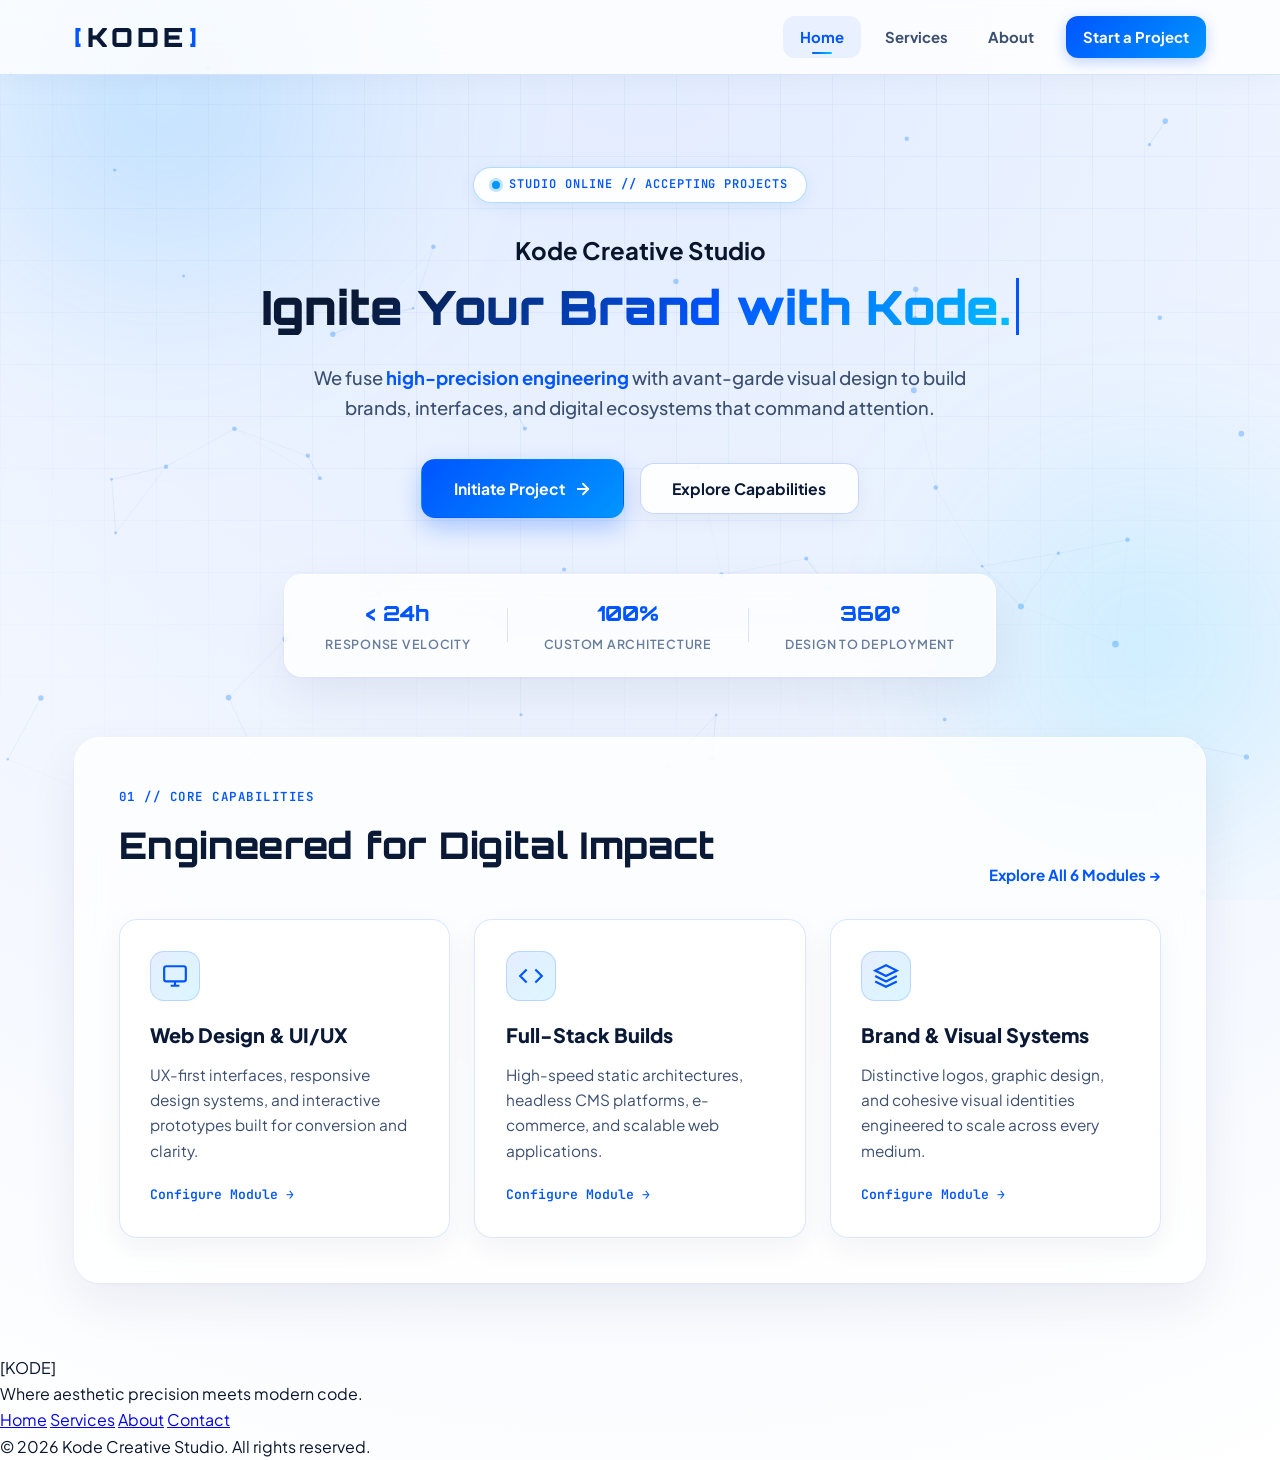
==== commit 1323abe8: "Update index.html" ====
--- a/index.html
+++ b/index.html
@@ -3,96 +3,147 @@
 <head>
   <meta charset="utf-8" />
   <meta name="viewport" content="width=device-width,initial-scale=1" />
-  <meta name="description" content="Kode Creative Studio — web design, graphic design, websites, ads, edits, logos and more. Creativity meets code." />
-  <title>Kode: Creative Studio — Home</title>
+  <meta name="description" content="Kode Creative Studio — Next-generation web engineering, brand architecture, and digital experiences." />
+  <title>Kode | Creative & Digital Engineering Studio</title>
+  <link rel="preconnect" href="https://fonts.googleapis.com">
   <link rel="preconnect" href="https://fonts.gstatic.com" crossorigin>
-  <link href="https://fonts.googleapis.com/css?family=Orbitron:700|Roboto:400,700|Montserrat:700|Poppins:400,700&display=swap" rel="stylesheet">
+  <link href="https://fonts.googleapis.com/css2?family=Orbitron:wght@600;800;900&family=Plus+Jakarta+Sans:wght@400;500;600;700;800&family=JetBrains+Mono:wght@500;600&display=swap" rel="stylesheet">
   <link rel="stylesheet" href="css/styles.css">
 </head>
 <body>
-  <div class="futuristic-bg" aria-hidden="true">
-    <div class="futuristic-circuit"></div>
-    <div class="futuristic-shape"></div>
-    <div class="futuristic-shape2"></div>
+  <!-- Interactive Light-Mode Tech Background -->
+  <div class="ambient-bg" aria-hidden="true">
+    <canvas id="neural-canvas"></canvas>
+    <div class="cyber-grid"></div>
+    <div class="orb orb-1"></div>
+    <div class="orb orb-2"></div>
   </div>
 
   <header class="site-header" role="banner">
     <div class="header-inner">
-      <a class="logo" href="index.html" aria-label="Kode Creative Studio Home">Kode</a>
+      <a class="logo" href="index.html">
+        <span class="logo-bracket">[</span>KODE<span class="logo-bracket">]</span>
+      </a>
+
+      <button class="nav-toggle" aria-label="Toggle navigation" aria-expanded="false">
+        <span></span><span></span><span></span>
+      </button>
+
       <nav class="site-nav" role="navigation" aria-label="Main navigation">
         <a class="nav-link" href="index.html">Home</a>
         <a class="nav-link" href="services.html">Services</a>
         <a class="nav-link" href="about.html">About</a>
-        <a class="nav-link" href="contact.html">Contact</a>
+        <a class="nav-link nav-cta" href="contact.html">Start a Project</a>
       </nav>
-    </div>
-    <div class="hero-art">
-      <div class="hero-circle" aria-hidden="true"></div>
-      <div class="hero-wave" aria-hidden="true"></div>
-      <div class="hero-circle" aria-hidden="true"></div>
     </div>
   </header>
 
-  <main id="main" class="container" role="main">
-    <section class="hero" aria-labelledby="home-heading">
-      <h1 id="home-heading" class="visually-hidden">Kode Creative Studio</h1>
-      <div class="typewriter-wrapper" aria-hidden="false">
-        <span class="typewriter" id="typewriter" aria-live="polite"></span>
+  <main class="container" role="main">
+    <!-- Hero Section -->
+    <section class="hero-section reveal" aria-labelledby="hero-title">
+      <div class="status-badge">
+        <span class="pulse-dot"></span>
+        <span>STUDIO ONLINE // ACCEPTING PROJECTS</span>
       </div>
+
+      <h1 id="hero-title" class="visually-hidden">Kode Creative Studio</h1>
+      <div class="typewriter-wrapper" aria-live="polite">
+        <span id="typewriter" class="typewriter"></span>
+      </div>
+
       <p class="lead">
-        Kode is your all-in-one creative agency specializing in web design, graphic design, websites, ads, edits, logos, and more.
-        <span class="accent">Let us bring your vision to life!</span>
+        We fuse <span class="text-highlight">high-precision engineering</span> with avant-garde visual design to build brands, interfaces, and digital ecosystems that command attention.
       </p>
 
-      <div class="cta">
-        <a href="contact.html" class="cta-button-link"><button class="cta-button">Start Your Project</button></a>
-        <button class="cta-button" id="view-services">View All Services</button>
+      <div class="cta-group">
+        <a href="contact.html" class="btn btn-primary magnetic-btn">
+          <span>Initiate Project</span>
+          <svg width="18" height="18" viewBox="0 0 24 24" fill="none" stroke="currentColor" stroke-width="2.4" stroke-linecap="round" stroke-linejoin="round"><path d="M5 12h14"/><path d="m12 5 7 7-7 7"/></svg>
+        </a>
+        <button id="view-services" type="button" class="btn btn-secondary magnetic-btn">
+          Explore Capabilities
+        </button>
+      </div>
+
+      <!-- Studio Telemetry Bar -->
+      <div class="metrics-bar">
+        <div class="metric-item">
+          <span class="metric-value">&lt; 24h</span>
+          <span class="metric-label">Response Velocity</span>
+        </div>
+        <div class="metric-divider"></div>
+        <div class="metric-item">
+          <span class="metric-value">100%</span>
+          <span class="metric-label">Custom Architecture</span>
+        </div>
+        <div class="metric-divider"></div>
+        <div class="metric-item">
+          <span class="metric-value">360°</span>
+          <span class="metric-label">Design to Deployment</span>
+        </div>
       </div>
     </section>
 
-    <section id="services-preview" class="section-card" aria-labelledby="services-preview-heading">
-      <h2 id="services-preview-heading">Our Services</h2>
-      <div class="services" id="services">
-        <article class="service-card" tabindex="0" aria-labelledby="s1">
-          <span class="icon" aria-hidden="true">💻</span>
-          <div class="tooltip">See our stylish & modern web designs!</div>
-          <h3 id="s1">Web Design</h3>
-          <p>Stunning, responsive sites with a creative edge. Tailored for businesses, portfolios, and brands.</p>
+    <!-- Core Capabilities Preview -->
+    <section id="services" class="glass-panel reveal" aria-labelledby="core-services-heading">
+      <div class="section-header">
+        <div>
+          <span class="eyebrow">01 // CORE CAPABILITIES</span>
+          <h2 id="core-services-heading">Engineered for Digital Impact</h2>
+        </div>
+        <a href="services.html" class="text-link">Explore All 6 Modules &rarr;</a>
+      </div>
+
+      <div class="services-grid">
+        <article class="service-card tilt-card" data-service="Web Design" tabindex="0">
+          <div class="card-shine"></div>
+          <div class="card-icon">
+            <svg width="26" height="26" viewBox="0 0 24 24" fill="none" stroke="currentColor" stroke-width="2"><rect x="2" y="3" width="20" height="14" rx="2"/><line x1="8" y1="21" x2="16" y2="21"/><line x1="12" y1="17" x2="12" y2="21"/></svg>
+          </div>
+          <h3>Web Design &amp; UI/UX</h3>
+          <p>UX-first interfaces, responsive design systems, and interactive prototypes built for conversion and clarity.</p>
+          <span class="card-action">Configure Module &rarr;</span>
         </article>
 
-        <article class="service-card" tabindex="0" aria-labelledby="s2">
-          <span class="icon" aria-hidden="true">🎨</span>
-          <div class="tooltip">Ask us about custom artwork!</div>
-          <h3 id="s2">Graphic Design</h3>
-          <p>Eye-catching visuals, posters, and digital art—crafted to make your brand unforgettable.</p>
+        <article class="service-card tilt-card" data-service="Website Builds" tabindex="0">
+          <div class="card-shine"></div>
+          <div class="card-icon">
+            <svg width="26" height="26" viewBox="0 0 24 24" fill="none" stroke="currentColor" stroke-width="2"><polyline points="16 18 22 12 16 6"/><polyline points="8 6 2 12 8 18"/></svg>
+          </div>
+          <h3>Full-Stack Builds</h3>
+          <p>High-speed static architectures, headless CMS platforms, e-commerce, and scalable web applications.</p>
+          <span class="card-action">Configure Module &rarr;</span>
         </article>
 
-        <article class="service-card" tabindex="0" aria-labelledby="s3">
-          <span class="icon" aria-hidden="true">🌐</span>
-          <div class="tooltip">Need a website fast? Challenge us!</div>
-          <h3 id="s3">Websites</h3>
-          <p>From one-page starters to dynamic platforms, we build secure and scalable websites.</p>
+        <article class="service-card tilt-card" data-service="Logos & Branding" tabindex="0">
+          <div class="card-shine"></div>
+          <div class="card-icon">
+            <svg width="26" height="26" viewBox="0 0 24 24" fill="none" stroke="currentColor" stroke-width="2"><polygon points="12 2 2 7 12 12 22 7 12 2"/><polyline points="2 17 12 22 22 17"/><polyline points="2 12 12 17 22 12"/></svg>
+          </div>
+          <h3>Brand &amp; Visual Systems</h3>
+          <p>Distinctive logos, graphic design, and cohesive visual identities engineered to scale across every medium.</p>
+          <span class="card-action">Configure Module &rarr;</span>
         </article>
       </div>
-      <p class="more">Explore all services on the <a href="services.html" class="decorative-link">Services page</a>.</p>
     </section>
   </main>
 
   <footer class="site-footer" role="contentinfo">
     <div class="footer-inner">
-      <p>&copy; 2025 Kode Creative. All rights reserved.</p>
-      <p class="small">Email: <a href="mailto:kodecreativestudio@gmail.com" class="decorative-link">kodecreativestudio@gmail.com</a></p>
+      <div class="footer-brand">
+        <span class="logo-small">[KODE]</span>
+        <p>Where aesthetic precision meets modern code.</p>
+      </div>
+      <div class="footer-links">
+        <a href="index.html">Home</a>
+        <a href="services.html">Services</a>
+        <a href="about.html">About</a>
+        <a href="contact.html">Contact</a>
+      </div>
+      <p class="copyright">&copy; 2026 Kode Creative Studio. All rights reserved.</p>
     </div>
   </footer>
 
   <script src="js/main.js" defer></script>
-  <script>
-    // Initialize page-specific behavior
-    document.addEventListener('DOMContentLoaded', function () {
-      if (location.pathname.endsWith('index.html') || location.pathname === '/' ) {
-        initTypewriter();
-      }
-    });
-  </script>
 </body>
 </html>
--- a/css/styles.css
+++ b/css/styles.css
@@ -0,0 +1,850 @@
+/* ==========================================================================
+   KODE CREATIVE STUDIO — LUMINOUS FUTURISTIC BLUE LIGHT THEME
+   ========================================================================== */
+
+:root {
+  /* Luminous Glacial & Crisp White Surfaces */
+  --bg-canvas: #f3f7ff;
+  --bg-glass: rgba(255, 255, 255, 0.78);
+  --bg-card: rgba(255, 255, 255, 0.92);
+  --bg-card-hover: #ffffff;
+  --bg-subtle: #eaf1ff;
+
+  /* Vibrant Royal & Electric Blue Accents */
+  --blue-primary: #0055ff;
+  --blue-electric: #0095ff;
+  --cyan-accent: #00c2ff;
+  --blue-deep: #0a1936;
+  --blue-border: rgba(0, 85, 255, 0.14);
+  --blue-border-active: rgba(0, 149, 255, 0.55);
+
+  /* High-Contrast Typography */
+  --text-primary: #09152b;
+  --text-secondary: #3b4f70;
+  --text-muted: #687d9e;
+
+  /* Shadows & Glows */
+  --shadow-glass: 0 20px 50px rgba(9, 30, 66, 0.07), 0 1px 3px rgba(0, 85, 255, 0.06);
+  --shadow-card: 0 10px 28px rgba(9, 30, 66, 0.05);
+  --shadow-card-hover: 0 22px 44px rgba(0, 85, 255, 0.14), 0 0 0 1px rgba(0, 149, 255, 0.35);
+  --shadow-btn: 0 10px 25px rgba(0, 85, 255, 0.28);
+
+  /* Fonts & Layout */
+  --font-display: 'Orbitron', sans-serif;
+  --font-sans: 'Plus Jakarta Sans', -apple-system, BlinkMacSystemFont, sans-serif;
+  --font-mono: 'JetBrains Mono', monospace;
+  --max-width: 1180px;
+  --radius-lg: 26px;
+  --radius-md: 18px;
+  --radius-sm: 12px;
+  --ease-out: cubic-bezier(0.22, 1, 0.36, 1);
+}
+
+/* Reset */
+*, *::before, *::after {
+  box-sizing: border-box;
+  margin: 0;
+  padding: 0;
+}
+
+html {
+  scroll-behavior: smooth;
+  background-color: var(--bg-canvas);
+}
+
+body {
+  font-family: var(--font-sans);
+  background: radial-gradient(circle at 50% 0%, #e1ecff 0%, var(--bg-canvas) 65%, #ffffff 100%);
+  color: var(--text-primary);
+  min-height: 100vh;
+  display: flex;
+  flex-direction: column;
+  line-height: 1.65;
+  overflow-x: hidden;
+  -webkit-font-smoothing: antialiased;
+}
+
+/* ==========================================================================
+   INTERACTIVE PARTICLE CANVAS & AMBIENT LIGHT BACKDROP
+   ========================================================================== */
+.ambient-bg {
+  position: fixed;
+  inset: 0;
+  pointer-events: none;
+  z-index: 0;
+  overflow: hidden;
+}
+
+#neural-canvas {
+  position: absolute;
+  inset: 0;
+  width: 100%;
+  height: 100%;
+  opacity: 0.85;
+}
+
+.cyber-grid {
+  position: absolute;
+  inset: 0;
+  background-image:
+    linear-gradient(to right, rgba(0, 85, 255, 0.045) 1px, transparent 1px),
+    linear-gradient(to bottom, rgba(0, 85, 255, 0.045) 1px, transparent 1px);
+  background-size: 52px 52px;
+  mask-image: radial-gradient(ellipse 85% 75% at 50% 25%, #000 35%, transparent 100%);
+  -webkit-mask-image: radial-gradient(ellipse 85% 75% at 50% 25%, #000 35%, transparent 100%);
+}
+
+.orb {
+  position: absolute;
+  border-radius: 50%;
+  filter: blur(85px);
+}
+
+.orb-1 {
+  width: 560px;
+  height: 560px;
+  top: -180px;
+  left: -120px;
+  background: radial-gradient(circle, rgba(0, 149, 255, 0.22), transparent 70%);
+  animation: drift 18s ease-in-out infinite alternate;
+}
+
+.orb-2 {
+  width: 500px;
+  height: 500px;
+  bottom: 0;
+  right: -120px;
+  background: radial-gradient(circle, rgba(0, 194, 255, 0.2), transparent 70%);
+  animation: drift 22s ease-in-out infinite alternate-reverse;
+}
+
+@keyframes drift {
+  0% { transform: translate(0, 0) scale(1); }
+  100% { transform: translate(45px, 30px) scale(1.08); }
+}
+
+/* ==========================================================================
+   HEADER & NAVIGATION
+   ========================================================================== */
+.site-header {
+  position: sticky;
+  top: 0;
+  z-index: 50;
+  background: rgba(255, 255, 255, 0.82);
+  backdrop-filter: blur(18px);
+  -webkit-backdrop-filter: blur(18px);
+  border-bottom: 1px solid var(--blue-border);
+  box-shadow: 0 4px 24px rgba(9, 30, 66, 0.04);
+}
+
+.header-inner {
+  max-width: var(--max-width);
+  margin: 0 auto;
+  padding: 0.95rem 1.5rem;
+  display: flex;
+  align-items: center;
+  justify-content: space-between;
+}
+
+.logo {
+  font-family: var(--font-display);
+  font-size: 1.65rem;
+  font-weight: 900;
+  letter-spacing: 0.14em;
+  color: var(--blue-deep);
+  text-decoration: none;
+  display: inline-flex;
+  align-items: center;
+  gap: 2px;
+  transition: transform 0.25s var(--ease-out);
+}
+
+.logo-bracket {
+  color: var(--blue-primary);
+  font-weight: 700;
+}
+
+.logo:hover {
+  transform: scale(1.03);
+}
+
+.site-nav {
+  display: flex;
+  align-items: center;
+  gap: 0.45rem;
+}
+
+.nav-link {
+  color: var(--text-secondary);
+  text-decoration: none;
+  font-size: 0.93rem;
+  font-weight: 700;
+  padding: 0.55rem 1.05rem;
+  border-radius: var(--radius-sm);
+  transition: all 0.25s var(--ease-out);
+  position: relative;
+}
+
+.nav-link:hover,
+.nav-link.active {
+  color: var(--blue-primary);
+  background: rgba(0, 85, 255, 0.07);
+}
+
+.nav-link.active::after {
+  content: '';
+  position: absolute;
+  bottom: 4px;
+  left: 50%;
+  transform: translateX(-50%);
+  width: 20px;
+  height: 2.5px;
+  background: linear-gradient(90deg, var(--blue-primary), var(--cyan-accent));
+  border-radius: 2px;
+}
+
+.nav-link.nav-cta {
+  margin-left: 0.5rem;
+  background: linear-gradient(135deg, var(--blue-primary), var(--blue-electric));
+  color: #ffffff;
+  box-shadow: 0 4px 14px rgba(0, 85, 255, 0.25);
+}
+
+.nav-link.nav-cta:hover {
+  transform: translateY(-1px);
+  box-shadow: 0 6px 20px rgba(0, 85, 255, 0.38);
+  color: #ffffff;
+}
+
+.nav-link.nav-cta.active::after {
+  display: none;
+}
+
+/* Mobile Toggle */
+.nav-toggle {
+  display: none;
+  flex-direction: column;
+  gap: 5px;
+  background: #ffffff;
+  border: 1px solid var(--blue-border);
+  padding: 9px;
+  border-radius: 10px;
+  cursor: pointer;
+}
+
+.nav-toggle span {
+  display: block;
+  width: 22px;
+  height: 2px;
+  background: var(--blue-primary);
+  transition: 0.3s ease;
+}
+
+/* ==========================================================================
+   MAIN CONTAINER & HERO
+   ========================================================================== */
+.container {
+  position: relative;
+  z-index: 2;
+  max-width: var(--max-width);
+  width: 100%;
+  margin: 0 auto;
+  padding: 2.75rem 1.5rem 4.5rem;
+  flex: 1;
+}
+
+.hero-section {
+  text-align: center;
+  padding: 3rem 1rem 3.75rem;
+  max-width: 900px;
+  margin: 0 auto;
+}
+
+.status-badge {
+  display: inline-flex;
+  align-items: center;
+  gap: 0.6rem;
+  padding: 0.45rem 1.1rem;
+  background: rgba(255, 255, 255, 0.9);
+  border: 1px solid rgba(0, 149, 255, 0.3);
+  border-radius: 999px;
+  font-family: var(--font-mono);
+  font-size: 0.75rem;
+  font-weight: 600;
+  letter-spacing: 0.08em;
+  color: var(--blue-primary);
+  box-shadow: 0 4px 16px rgba(0, 85, 255, 0.08);
+  margin-bottom: 1.75rem;
+}
+
+.pulse-dot {
+  width: 8px;
+  height: 8px;
+  border-radius: 50%;
+  background: var(--blue-electric);
+  box-shadow: 0 0 0 3px rgba(0, 149, 255, 0.25);
+  animation: pulse 2s infinite;
+}
+
+@keyframes pulse {
+  0%, 100% { transform: scale(1); opacity: 1; }
+  50% { transform: scale(0.85); opacity: 0.55; }
+}
+
+.typewriter-wrapper {
+  min-height: 4.5rem;
+  display: flex;
+  align-items: center;
+  justify-content: center;
+  margin-bottom: 1.25rem;
+}
+
+.typewriter {
+  font-family: var(--font-display);
+  font-size: clamp(1.7rem, 4.2vw, 2.95rem);
+  font-weight: 900;
+  line-height: 1.22;
+  background: linear-gradient(135deg, var(--blue-deep) 15%, var(--blue-primary) 60%, var(--cyan-accent) 100%);
+  -webkit-background-clip: text;
+  -webkit-text-fill-color: transparent;
+  border-right: 3.5px solid var(--blue-primary);
+  padding-right: 6px;
+  animation: blink-cursor 0.75s steps(1) infinite;
+}
+
+@keyframes blink-cursor {
+  0%, 100% { border-color: var(--blue-primary); }
+  50% { border-color: transparent; }
+}
+
+.lead {
+  font-size: 1.15rem;
+  color: var(--text-secondary);
+  max-width: 680px;
+  margin: 0 auto 2.25rem;
+  font-weight: 500;
+}
+
+.lead-left {
+  font-size: 1.05rem;
+  color: var(--text-secondary);
+  margin-bottom: 2rem;
+}
+
+.text-highlight {
+  color: var(--blue-primary);
+  font-weight: 700;
+}
+
+/* ==========================================================================
+   BUTTONS & MAGNETIC INTERACTION
+   ========================================================================== */
+.cta-group {
+  display: flex;
+  justify-content: center;
+  align-items: center;
+  gap: 1rem;
+  flex-wrap: wrap;
+}
+
+.btn {
+  display: inline-flex;
+  align-items: center;
+  justify-content: center;
+  gap: 0.6rem;
+  padding: 0.95rem 1.95rem;
+  border-radius: 14px;
+  font-family: var(--font-sans);
+  font-size: 0.98rem;
+  font-weight: 700;
+  text-decoration: none;
+  cursor: pointer;
+  border: 1px solid transparent;
+  transition: transform 0.25s var(--ease-out), box-shadow 0.25s var(--ease-out), background 0.25s ease;
+}
+
+.btn-primary {
+  background: linear-gradient(135deg, var(--blue-primary) 0%, var(--blue-electric) 100%);
+  color: #ffffff;
+  box-shadow: var(--shadow-btn);
+}
+
+.btn-primary:hover {
+  box-shadow: 0 14px 32px rgba(0, 85, 255, 0.38);
+  filter: brightness(1.05);
+}
+
+.btn-secondary {
+  background: rgba(255, 255, 255, 0.9);
+  color: var(--blue-deep);
+  border-color: rgba(0, 85, 255, 0.22);
+  box-shadow: 0 6px 20px rgba(9, 30, 66, 0.05);
+}
+
+.btn-secondary:hover {
+  background: #ffffff;
+  border-color: var(--blue-primary);
+  color: var(--blue-primary);
+  box-shadow: 0 10px 26px rgba(0, 85, 255, 0.14);
+}
+
+.btn-full {
+  width: 100%;
+}
+
+.btn:disabled {
+  opacity: 0.6;
+  cursor: not-allowed;
+}
+
+/* Metrics Bar */
+.metrics-bar {
+  margin-top: 3.5rem;
+  display: inline-flex;
+  align-items: center;
+  justify-content: center;
+  gap: 2.25rem;
+  padding: 1.35rem 2.5rem;
+  background: var(--bg-glass);
+  border: 1px solid rgba(255, 255, 255, 0.95);
+  box-shadow: var(--shadow-glass);
+  border-radius: var(--radius-md);
+  backdrop-filter: blur(16px);
+  flex-wrap: wrap;
+}
+
+.metric-item {
+  display: flex;
+  flex-direction: column;
+  align-items: center;
+}
+
+.metric-value {
+  font-family: var(--font-display);
+  font-size: 1.3rem;
+  font-weight: 800;
+  color: var(--blue-primary);
+}
+
+.metric-label {
+  font-size: 0.78rem;
+  font-weight: 600;
+  color: var(--text-muted);
+  text-transform: uppercase;
+  letter-spacing: 0.06em;
+  margin-top: 0.2rem;
+}
+
+.metric-divider {
+  width: 1px;
+  height: 34px;
+  background: var(--blue-border);
+}
+
+/* ==========================================================================
+   FROSTED GLASS PANELS & FILTER BAR
+   ========================================================================== */
+.glass-panel {
+  background: var(--bg-glass);
+  border: 1px solid rgba(255, 255, 255, 0.95);
+  border-radius: var(--radius-lg);
+  padding: 2.75rem;
+  backdrop-filter: blur(20px);
+  -webkit-backdrop-filter: blur(20px);
+  box-shadow: var(--shadow-glass);
+}
+
+.eyebrow {
+  display: inline-block;
+  font-family: var(--font-mono);
+  font-size: 0.78rem;
+  font-weight: 600;
+  letter-spacing: 0.12em;
+  color: var(--blue-primary);
+  margin-bottom: 0.45rem;
+}
+
+.page-intro {
+  text-align: center;
+  margin-bottom: 2.5rem;
+}
+
+.page-intro h1,
+.section-header h2,
+.contact-info h1 {
+  font-family: var(--font-display);
+  font-size: clamp(1.6rem, 3vw, 2.3rem);
+  font-weight: 800;
+  color: var(--blue-deep);
+  margin-bottom: 0.75rem;
+  letter-spacing: 0.01em;
+}
+
+.section-header {
+  display: flex;
+  align-items: flex-end;
+  justify-content: space-between;
+  margin-bottom: 2rem;
+  gap: 1rem;
+  flex-wrap: wrap;
+}
+
+.text-link {
+  color: var(--blue-primary);
+  text-decoration: none;
+  font-weight: 700;
+  font-size: 0.95rem;
+  transition: transform 0.2s ease;
+}
+
+.text-link:hover {
+  text-decoration: underline;
+}
+
+/* Category Filter Tabs */
+.filter-bar {
+  display: inline-flex;
+  flex-wrap: wrap;
+  justify-content: center;
+  gap: 0.5rem;
+  padding: 0.45rem;
+  background: var(--bg-subtle);
+  border: 1px solid var(--blue-border);
+  border-radius: 14px;
+  margin-top: 0.5rem;
+}
+
+.filter-btn {
+  border: none;
+  background: transparent;
+  color: var(--text-secondary);
+  font-family: var(--font-sans);
+  font-size: 0.88rem;
+  font-weight: 700;
+  padding: 0.55rem 1.15rem;
+  border-radius: 10px;
+  cursor: pointer;
+  transition: all 0.22s var(--ease-out);
+}
+
+.filter-btn:hover {
+  color: var(--blue-primary);
+}
+
+.filter-btn.active {
+  background: #ffffff;
+  color: var(--blue-primary);
+  box-shadow: 0 4px 12px rgba(0, 85, 255, 0.12);
+}
+
+/* ==========================================================================
+   3D TILT CARDS & SPECULAR SHINE
+   ========================================================================== */
+.services-grid {
+  display: grid;
+  grid-template-columns: repeat(auto-fit, minmax(300px, 1fr));
+  gap: 1.5rem;
+}
+
+.tilt-card {
+  position: relative;
+  background: var(--bg-card);
+  border: 1px solid var(--blue-border);
+  border-radius: var(--radius-md);
+  padding: 1.9rem;
+  box-shadow: var(--shadow-card);
+  transition: transform 0.2s ease-out, box-shadow 0.3s var(--ease-out), border-color 0.3s ease;
+  overflow: hidden;
+  display: flex;
+  flex-direction: column;
+  transform-style: preserve-3d;
+}
+
+.tilt-card.hidden-card {
+  display: none;
+}
+
+/* Specular Light Sheen following Cursor */
+.card-shine {
+  position: absolute;
+  inset: 0;
+  background: radial-gradient(
+    380px circle at var(--mouse-x, 50%) var(--mouse-y, 50%),
+    rgba(0, 149, 255, 0.13),
+    transparent 50%
+  );
+  opacity: 0;
+  transition: opacity 0.3s ease;
+  pointer-events: none;
+}
+
+.tilt-card:hover .card-shine {
+  opacity: 1;
+}
+
+.service-card {
+  cursor: pointer;
+}
+
+.service-card:hover,
+.service-card:focus-visible {
+  background: var(--bg-card-hover);
+  box-shadow: var(--shadow-card-hover);
+  border-color: var(--blue-border-active);
+  outline: none;
+}
+
+.card-top {
+  display: flex;
+  align-items: center;
+  justify-content: space-between;
+  margin-bottom: 1.25rem;
+}
+
+.card-icon {
+  width: 50px;
+  height: 50px;
+  border-radius: 14px;
+  background: linear-gradient(135deg, rgba(0, 85, 255, 0.1), rgba(0, 194, 255, 0.14));
+  border: 1px solid rgba(0, 85, 255, 0.18);
+  display: flex;
+  align-items: center;
+  justify-content: center;
+  color: var(--blue-primary);
+  margin-bottom: 1.15rem;
+  transition: all 0.3s var(--ease-out);
+}
+
+.card-top .card-icon {
+  margin-bottom: 0;
+}
+
+.service-card:hover .card-icon {
+  background: linear-gradient(135deg, var(--blue-primary), var(--blue-electric));
+  color: #ffffff;
+  transform: scale(1.06);
+  box-shadow: 0 8px 20px rgba(0, 85, 255, 0.28);
+}
+
+.module-tag {
+  font-family: var(--font-mono);
+  font-size: 0.75rem;
+  font-weight: 600;
+  color: var(--blue-primary);
+  background: var(--bg-subtle);
+  padding: 0.25rem 0.6rem;
+  border-radius: 6px;
+}
+
+.service-card h3,
+.info-card h3 {
+  font-size: 1.24rem;
+  font-weight: 800;
+  color: var(--blue-deep);
+  margin-bottom: 0.6rem;
+}
+
+.service-card p,
+.info-card p {
+  font-size: 0.96rem;
+  color: var(--text-secondary);
+  line-height: 1.65;
+  flex: 1;
+}
+
+.card-action {
+  display: inline-block;
+  margin-top: 1.35rem;
+  font-family: var(--font-mono);
+  font-size: 0.82rem;
+  color: var(--blue-primary);
+  font-weight: 600;
+  transition: transform 0.25s ease;
+}
+
+.service-card:hover .card-action {
+  transform: translateX(5px);
+}
+
+/* ==========================================================================
+   ABOUT PAGE
+   ========================================================================== */
+.about-grid {
+  display: grid;
+  grid-template-columns: repeat(auto-fit, minmax(320px, 1fr));
+  gap: 1.75rem;
+}
+
+.tech-list {
+  list-style: none;
+  margin-top: 1rem;
+  display: flex;
+  flex-direction: column;
+  gap: 0.95rem;
+}
+
+.tech-list li {
+  position: relative;
+  padding-left: 1.65rem;
+  color: var(--text-secondary);
+  font-size: 0.98rem;
+  font-weight: 500;
+}
+
+.tech-list li::before {
+  content: "◆";
+  position: absolute;
+  left: 0;
+  color: var(--blue-electric);
+  font-size: 0.85rem;
+  top: 3px;
+}
+
+.pipeline-steps {
+  margin-top: 1rem;
+  display: flex;
+  flex-direction: column;
+  gap: 1.2rem;
+}
+
+.step {
+  display: flex;
+  gap: 1rem;
+  align-items: flex-start;
+}
+
+.step-num {
+  font-family: var(--font-mono);
+  font-size: 0.82rem;
+  font-weight: 600;
+  color: #ffffff;
+  background: linear-gradient(135deg, var(--blue-primary), var(--blue-electric));
+  padding: 0.28rem 0.6rem;
+  border-radius: 8px;
+  margin-top: 2px;
+  box-shadow: 0 4px 10px rgba(0, 85, 255, 0.2);
+}
+
+.step strong {
+  display: block;
+  color: var(--blue-deep);
+  font-size: 1rem;
+  margin-bottom: 0.2rem;
+}
+
+.step p {
+  font-size: 0.92rem;
+  color: var(--text-secondary);
+}
+
+/* ==========================================================================
+   CONTACT PAGE & FORM
+   ========================================================================== */
+.contact-layout {
+  display: grid;
+  grid-template-columns: 1fr 1.25fr;
+  gap: 3rem;
+  align-items: start;
+}
+
+.contact-details {
+  display: flex;
+  flex-direction: column;
+  gap: 1rem;
+}
+
+.detail-box {
+  padding: 1.2rem 1.4rem;
+  background: #ffffff;
+  border: 1px solid var(--blue-border);
+  border-radius: var(--radius-sm);
+  box-shadow: 0 4px 16px rgba(9, 30, 66, 0.03);
+}
+
+.detail-label {
+  display: block;
+  font-family: var(--font-mono);
+  font-size: 0.72rem;
+  font-weight: 600;
+  color: var(--text-muted);
+  letter-spacing: 0.1em;
+  margin-bottom: 0.3rem;
+}
+
+.detail-value,
+.decorative-link {
+  color: var(--blue-primary);
+  font-weight: 700;
+  text-decoration: none;
+  font-size: 1rem;
+  word-break: break-word;
+}
+
+.decorative-link:hover {
+  text-decoration: underline;
+}
+
+.contact-form-wrapper {
+  background: #ffffff;
+  border: 1px solid var(--blue-border);
+  border-radius: var(--radius-md);
+  padding: 2.15rem;
+  box-shadow: 0 12px 32px rgba(9, 30, 66, 0.05);
+}
+
+.contact-form {
+  display: flex;
+  flex-direction: column;
+  gap: 1.15rem;
+}
+
+.form-row {
+  display: grid;
+  grid-template-columns: 1fr 1fr;
+  gap: 1rem;
+}
+
+.form-group {
+  display: flex;
+  flex-direction: column;
+  gap: 0.45rem;
+}
+
+.form-group label {
+  font-size: 0.86rem;
+  font-weight: 700;
+  color: var(--blue-deep);
+}
+
+.contact-form input,
+.contact-form select,
+.contact-form textarea {
+  width: 100%;
+  padding: 0.88rem 1rem;
+  border-radius: var(--radius-sm);
+  border: 1.5px solid #dce6f7;
+  background: #f8fbff;
+  color: var(--text-primary);
+  font-family: var(--font-sans);
+  font-size: 0.95rem;
+  font-weight: 500;
+  outline: none;
+  transition: border-color 0.25s ease, box-shadow 0.25s ease, background 0.25s ease;
+}
+
+.contact-form input::placeholder,
+.contact-form textarea::placeholder {
+  color: #8fa1bf;
+}
+
+.contact-form input:focus,
+.contact-form select:focus,
+.contact-form textarea:focus {
+  border-color: var(--blue-primary);
+  background: #ffffff;
+  box-shadow: 0 0 0 4px rgba(0, 85, 255, 0.12);
+}
+
+.status-banner {
+  padding: 0.95rem 1.1rem;
+  border-
